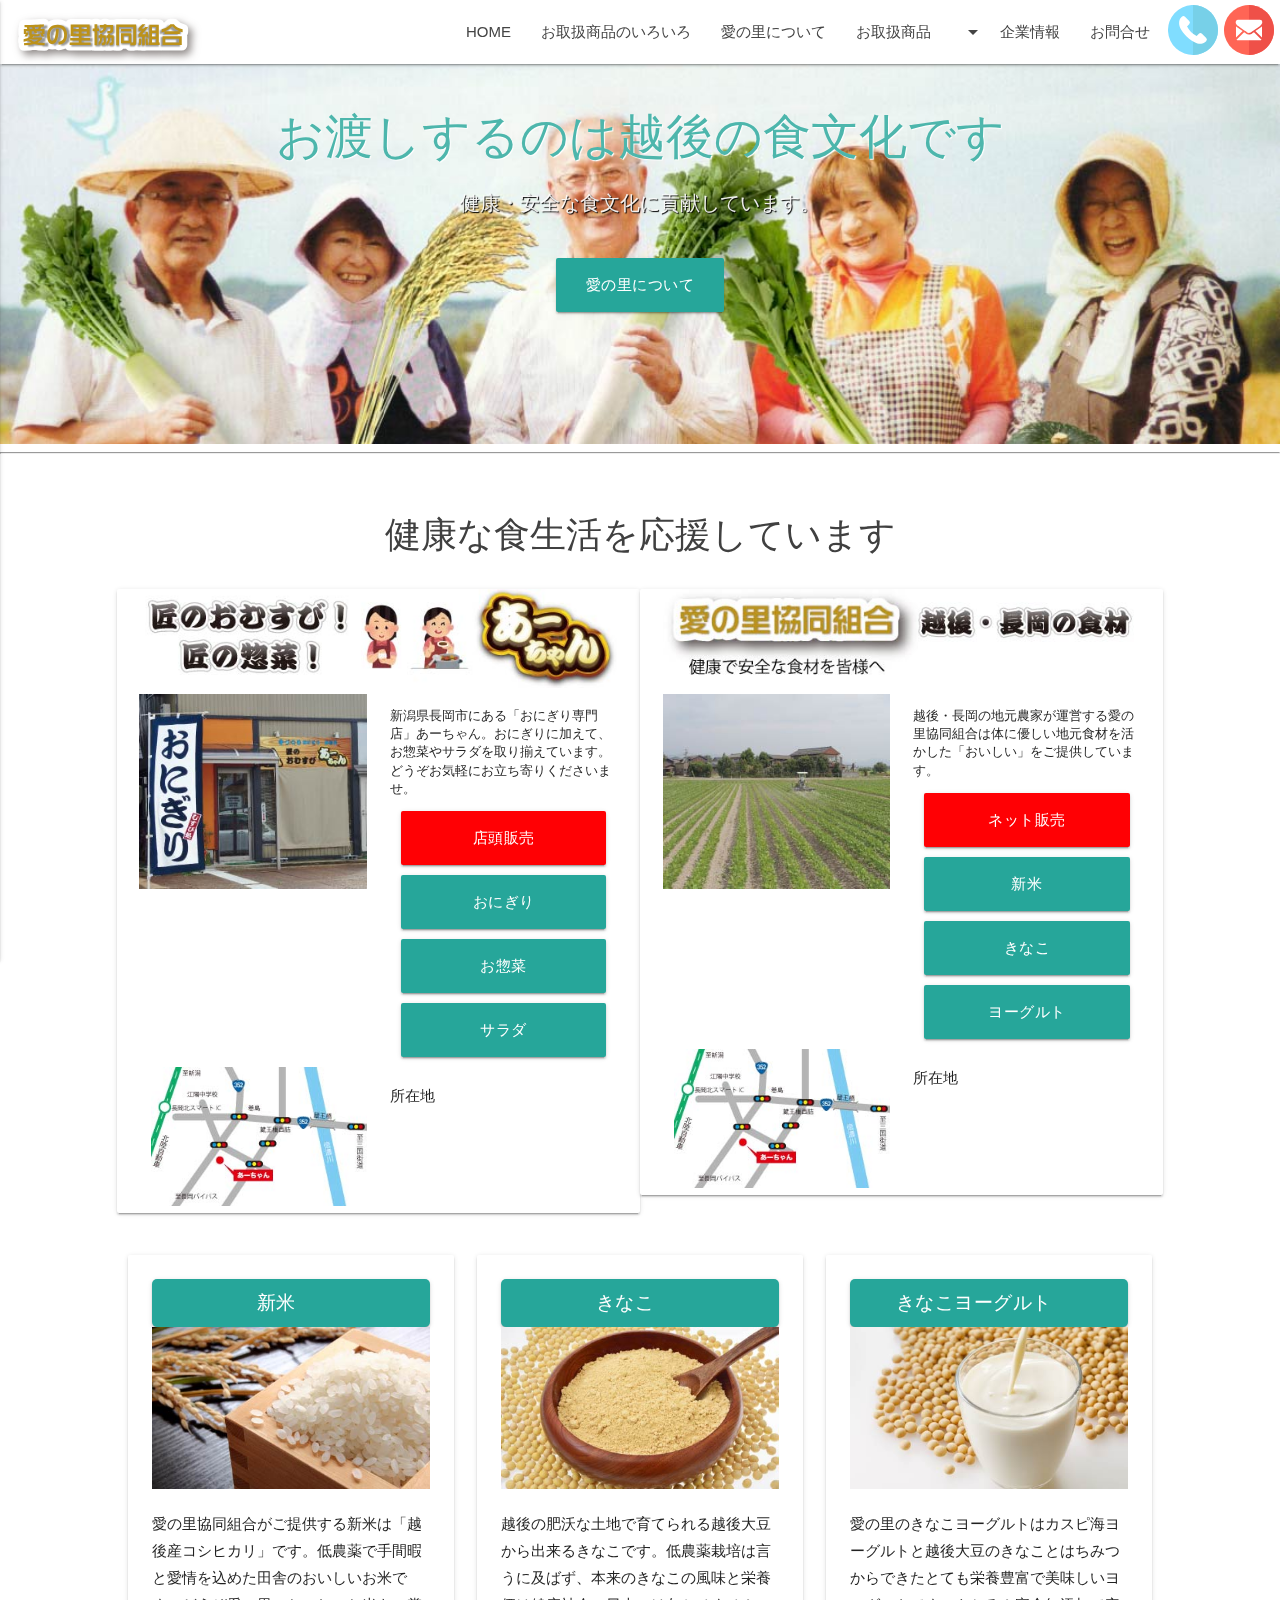
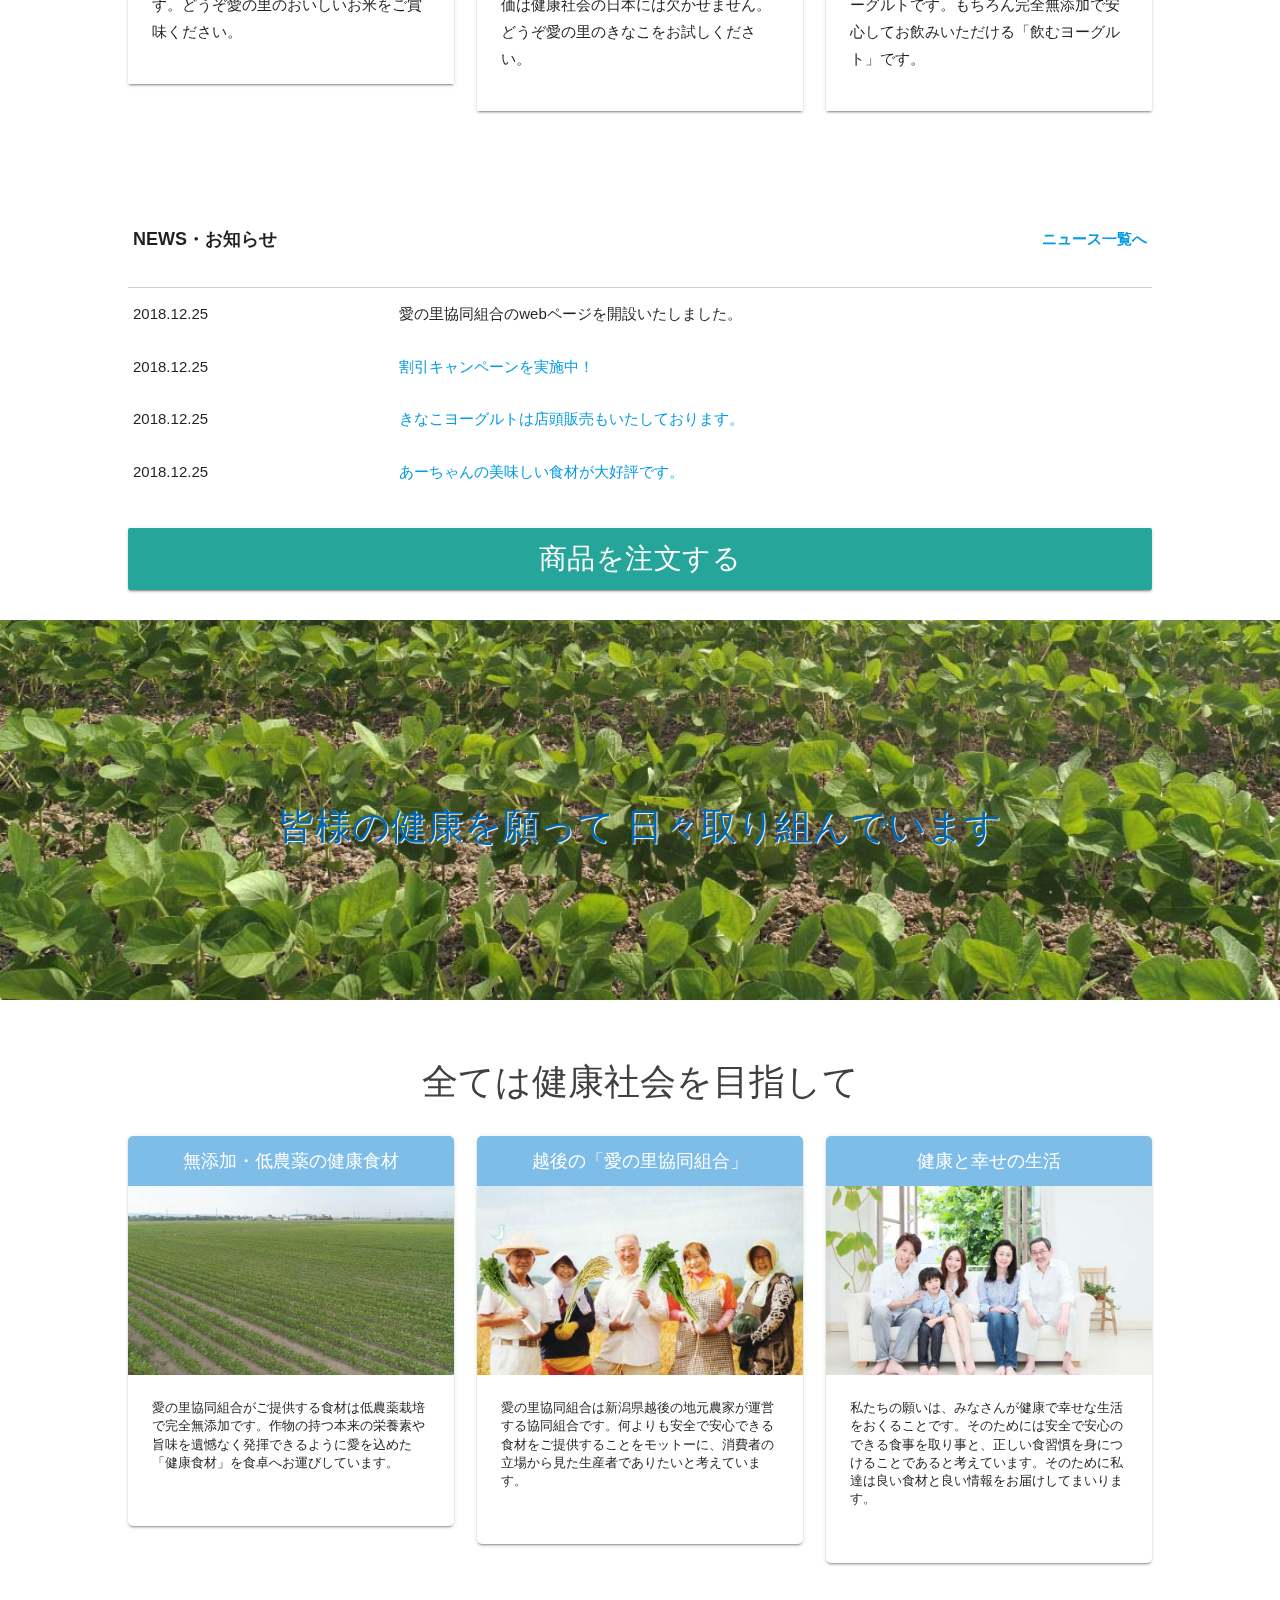
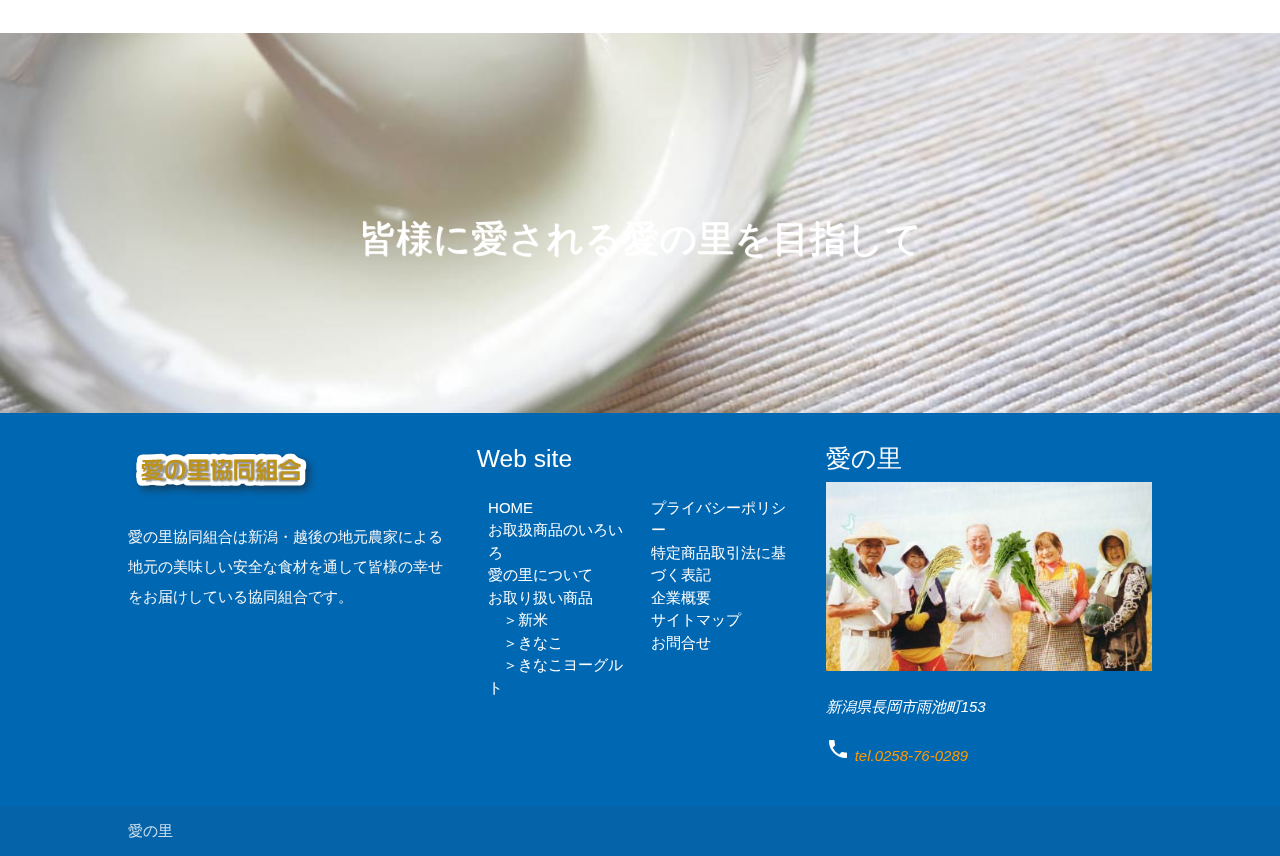
==== index.html @ 3bb7225a "icon修正" ====
<!DOCTYPE html>
<html lang="ja"><!-- InstanceBegin template="/Templates/index.dwt" codeOutsideHTMLIsLocked="false" -->
<head>
  <meta http-equiv="Content-Type" content="text/html; charset=UTF-8"/>
  <meta name="viewport" content="width=device-width, initial-scale=1"/>
  <!-- InstanceBeginEditable name="doctitle" -->
  <title>新潟越後の健康で安心な食材をご提供いたします。｜愛の里協同組合</title>
  <!-- InstanceEndEditable -->
	<!-- InstanceBeginEditable name="meta" -->
  <meta name="description" content="新潟越後の健康で安心な、そしておいしい食をご提供している愛の里協同組合のwebサイトです">
<meta name="keywords" content="新米,大豆,きなこ,ヨーグルト,食材,安全,新潟,越後,長岡">
	<!-- InstanceEndEditable -->
<meta name="msapplication-TileColor" content="#2d88ef">
<meta name="msapplication-TileImage" content="/mstile-144x144.png">
<link rel="shortcut icon" type="image/vnd.microsoft.icon" href="/favicon.ico">
<link rel="icon" type="image/vnd.microsoft.icon" href="/favicon.ico">
<link rel="apple-touch-icon" sizes="57x57" href="/icon/apple-touch-icon-57x57.png">
<link rel="apple-touch-icon" sizes="60x60" href="/icon/apple-touch-icon-60x60.png">
<link rel="apple-touch-icon" sizes="72x72" href="/icon/apple-touch-icon-72x72.png">
<link rel="apple-touch-icon" sizes="76x76" href="/icon/apple-touch-icon-76x76.png">
<link rel="apple-touch-icon" sizes="114x114" href="/icon/apple-touch-icon-114x114.png">
<link rel="apple-touch-icon" sizes="120x120" href="/icon/apple-touch-icon-120x120.png">
<link rel="apple-touch-icon" sizes="144x144" href="/icon/apple-touch-icon-144x144.png">
<link rel="apple-touch-icon" sizes="152x152" href="/icon/apple-touch-icon-152x152.png">
<link rel="apple-touch-icon" sizes="180x180" href="/icon/apple-touch-icon-180x180.png">
<link rel="icon" type="image/png" sizes="36x36" href="/icon/android-chrome-36x36.png">
<link rel="icon" type="image/png" sizes="48x48" href="/icon/android-chrome-48x48.png">
<link rel="icon" type="image/png" sizes="72x72" href="/icon/android-chrome-72x72.png">
<link rel="icon" type="image/png" sizes="96x96" href="/icon/android-chrome-96x96.png">
<link rel="icon" type="image/png" sizes="128x128" href="/icon/android-chrome-128x128.png">
<link rel="icon" type="image/png" sizes="144x144" href="/icon/android-chrome-144x144.png">
<link rel="icon" type="image/png" sizes="152x152" href="/icon/android-chrome-152x152.png">
<link rel="icon" type="image/png" sizes="192x192" href="/icon/android-chrome-192x192.png">
<link rel="icon" type="image/png" sizes="256x256" href="/icon/android-chrome-256x256.png">
<link rel="icon" type="image/png" sizes="384x384" href="/icon/android-chrome-384x384.png">
<link rel="icon" type="image/png" sizes="512x512" href="/icon/android-chrome-512x512.png">
<link rel="icon" type="image/png" sizes="36x36" href="/icon/icon-36x36.png">
<link rel="icon" type="image/png" sizes="48x48" href="/icon/icon-48x48.png">
<link rel="icon" type="image/png" sizes="72x72" href="/icon/icon-72x72.png">
<link rel="icon" type="image/png" sizes="96x96" href="/icon/icon-96x96.png">
<link rel="icon" type="image/png" sizes="128x128" href="/icon/icon-128x128.png">
<link rel="icon" type="image/png" sizes="144x144" href="/icon/icon-144x144.png">
<link rel="icon" type="image/png" sizes="152x152" href="/icon/icon-152x152.png">
<link rel="icon" type="image/png" sizes="160x160" href="/icon/icon-160x160.png">
<link rel="icon" type="image/png" sizes="192x192" href="/icon/icon-192x192.png">
<link rel="icon" type="image/png" sizes="196x196" href="/icon/icon-196x196.png">
<link rel="icon" type="image/png" sizes="256x256" href="/icon/icon-256x256.png">
<link rel="icon" type="image/png" sizes="384x384" href="/icon/icon-384x384.png">
<link rel="icon" type="image/png" sizes="512x512" href="/icon/icon-512x512.png">
<link rel="icon" type="image/png" sizes="16x16" href="/icon/icon-16x16.png">
<link rel="icon" type="image/png" sizes="24x24" href="/icon/icon-24x24.png">
<link rel="icon" type="image/png" sizes="32x32" href="/icon/icon-32x32.png">
<link rel="manifest" href="/manifest.json">

<!-- CSS  -->
  <link href="https://fonts.googleapis.com/icon?family=Material+Icons" rel="stylesheet">
  <link href="css/materialize.css" type="text/css" rel="stylesheet"/>
  <link href="css/style.css" type="text/css" rel="stylesheet"/>
  <link href="css/index_costomize.css" rel="stylesheet" type="text/css">
	
	<!--個別ページのCSS-->
<!-- InstanceBeginEditable name="head" -->
<!-- InstanceEndEditable -->
</head>
<body>
	
	
	<ul id="dropdownTop" class="dropdown-content">
        <li><a href="products/kome/index.html">新米</a></li>
        <li><a href="products/kinako/index.html">きなこ</a></li>
		<li><a href="products/yogurt/index.html">きなこヨーグルト</a></li>
       
</ul>

	<ul id="dropdownTop2" class="dropdown-content">
        <li><a href="#">新米</a></li>
        <li><a href="#">きなこ</a></li>
		<li><a href="#">きなこヨーグルト</a></li>
       
</ul>
	<div class="navbar-fixed">
    <nav class="white">
        <div class="nav-wrapper">
            <div class="brand-logo"><a href="index.html"><img class="tel_padding responsive-img" src="images/logo.svg" alt="愛の里ロゴ"/></a></div>
            <a href="#" data-activates="mobile-demo" class="button-collapse"><i class="material-icons">menu</i></a>
            <ul class="right hide-on-med-and-down">
                <li><a href="index.html">HOME</a></li>
                <li><a href="products/index.html">お取扱商品のいろいろ</a></li>
							<li><a href="about/index.html">愛の里について</a></li>
                <li><a class="dropdown-button" href="#!" data-activates="dropdownTop">お取扱商品<i class="material-icons right">arrow_drop_down</i></a></li>
                <li><a href="about/index.html">企業情報</a></li>
							
							<li><a href="contact/index.html">お問合せ</a></li>
							<div class="nav_bn"> <a class="ico_cyousei" href="0258760289"><img class="ico_padding" src="images/bt_tel.svg" alt="電話アイコン"></a><a class="ico_cyousei" href="contact/index.html"><img class="ico_padding" src="images/bt_mail.svg" alt="メールアイコン"></a></div>
            </ul>
					
            <ul class="side-nav" id="mobile-demo">
                <li><a href="#">HOME</a></li>
                <li><a href="ai_no_sato/＃">お取扱商品のいろいろ</a></li>
							<li><a href="ad/index.html">愛の里について</a></li>
                <li><a class="dropdown-button" href="#!" data-activates="dropdownTop2">お取扱商品<i class="material-icons right">arrow_drop_down</i></a></li>
							<li><a href="ai_no_sato/＃">企業情報</a></li>
                <li><a href="ai_no_sato/＃">お問合せ</a></li>
            </ul>
        </div>
		</nav></div>
	<!--contents--><!-- InstanceBeginEditable name="content" -->
	
<div id="index-banner" class="parallax-container">
  <div class="section no-pad-bot">
    <div class="container"> <br>
      <br>
      <h1 class="header center teal-text text-lighten-2 parallax_h1">お渡しするのは越後の食文化です</h1>
      <div class="row center">
        <p class="header col s12 light top_parallax_read text_shadow">健康・安全な食文化に貢献しています。</p>
      </div>
      <div class="row center"> <a href="#" class="btn-large waves-effect waves-light teal lighten-1">愛の里について</a> </div>
      <br>
      <br>
    </div>
  </div>
  <div class="parallax"><img class="sm_non retina" src="images/top_parallax1.jpg" alt="安心をお渡しするTFS薬局"></div>
  <div class="parallax pc_non"><img class="retina" src="images/top_parallax1_sm.jpg" alt="安心をお渡しするTFS薬局"></div>
</div>
<hr>
<div class="section_margin">
  <div class="container">
      <h2 class="section_midashi">健康な食生活を応援しています</h2>
    </div>
	
	<div class="container">
		<div class="row">
		<div class="col m6 card-panel hoverable">
			<div class="col s12"> <a href="ai_no_sato/＃"><img class="responsive-img retina" src="images/aa-chan_bar.jpg" alt="匠のおむすび！匠の惣菜！あーちゃん"></a>
			</div>
			<div class="col s6">
				<img class="responsive-img retina" src="images/aa-chan_ph1.jpg" alt="あーちゃん外観">
			</div>
			<div class="col s6">
				<p class="read-text">新潟県長岡市にある「おにぎり専門店」あーちゃん。おにぎりに加えて、お惣菜やサラダを取り揃えています。どうぞお気軽にお立ち寄りくださいませ。</p>
				<div class="col s12">
					<div class="col s12 btn-large btn-full margin_botoom10 nav_bg_green">店頭販売</div>
					<div class="col s12 m12 btn-large btn-full margin_botoom10">おにぎり</div>
					<div class="col s12 m12 btn-large btn-full margin_botoom10">お惣菜</div>
					<div class="col s12 m12 btn-large btn-full margin_botoom10">サラダ</div>
				</div>
			</div>
			<div class="col s12 ">
			<div class="col s6">
				<img class="responsive-img retina" src="images/map.jpg" alt="あーちゃん地図">
			</div>
			<div class="col s6">
				<p class="section_read">所在地</p>
			</div>
			</div>
				
			</div>
		<div class="col m6 card-panel hoverable">
			<div class="col s12"> <a href="ai_no_sato/＃"><img class="responsive-img retina" src="images/ainosato_bar.jpg" alt="愛の里協同組合　越後長岡の食材"></a>
			</div>
			<div class="col s6">
				<img class="responsive-img retina" src="images/ainosato_ph1.jpg" alt="愛の里協同組合">
			</div>
			<div class="col s6">
				<p class="read-text">越後・長岡の地元農家が運営する愛の里協同組合は体に優しい地元食材を活かした「おいしい」をご提供しています。</p>
				<div class="col s12">
					<a href="https://ws.formzu.net/fgen/S65063588/" target="_blank"><div class="col s12 btn-large btn-full margin_botoom10 nav_bg_green">ネット販売</div></a>
					<div class="col s12 m12 btn-large btn-full margin_botoom10">新米</div>
					<div class="col s12 m12 btn-large btn-full margin_botoom10">きなこ</div>
					<a href="#" class="col s12 m12 btn-large btn-full margin_botoom10">ヨーグルト</a>
				</div>
			</div>
			<div class="col s12 ">
			<div class="col s6">
				<img class="responsive-img retina" src="images/map.jpg" alt="あーちゃん地図">
			</div>
			<div class="col s6">
				<p class="section_read">所在地</p>
			</div>
			</div>
		</div>
		</div>
	</div>
	
	
    <div class="container">
      <div class="row">
        <div class="col s12 m4">
          <div class="card-panel hoverable"><a href="ai_no_sato/＃" class="btn btn-block btn-flating bn_biglink bt_padding">新米</a><img class="responsive-img retina" src="images/shinmai.jpg" width="414" height="240" alt="お渡しするのは安心です"/>
            <p class="section_read">愛の里協同組合がご提供する新米は「越後産コシヒカリ」です。低農薬で手間暇と愛情を込めた田舎のおいしいお米です。どうぞ愛の里のおいしいお米をご賞味ください。</p>
          </div>
        </div>
        <div class="col s12 m4">
          <div class="card-panel hoverable"><a href="ai_no_sato/＃" class="btn btn-block btn-flating bn_biglink bt_padding">きなこ</a><a href="#"><img class="responsive-img retina" src="images/kinako.jpg" width="414" height="240" alt=""/></a>
            <p class="section_read">越後の肥沃な土地で育てられる越後大豆から出来るきなこです。低農薬栽培は言うに及ばず、本来のきなこの風味と栄養価は健康社会の日本には欠かせません。どうぞ愛の里のきなこをお試しください。</p>
          </div>
        </div>
        <div class="col s12 m4">
          <div class="card-panel hoverable"><a href="ai_no_sato/＃" class="btn btn-block btn-flating bn_biglink bt_padding">きなこヨーグルト</a><a href="ai_no_sato/＃"><img class="responsive-img retina" src="images/youguruto.jpg" width="414" height="240" alt=""/></a>
            <p class="section_read">愛の里のきなこヨーグルトはカスピ海ヨーグルトと越後大豆のきなことはちみつからできたとても栄養豊富で美味しいヨーグルトです。もちろん完全無添加で安心してお飲みいただける「飲むヨーグルト」です。</p>
          </div>
        </div>
      </div>
      
    </div>
</div>
<div class="container section_margin">
  <table>
    <thead>
      <tr>
        <th><p class="news_midashi">NEWS・お知らせ</p></th>
        <th class="right-align"><a href="#">ニュース一覧へ</a></th>
      </tr>
    </thead>
    <tbody class="table_text">
      <tr>
        <td class="news_table_width">2018.12.25</td>
        <td>愛の里協同組合のwebページを開設いたしました。</td>
      </tr>
      <tr>
        <td>2018.12.25</td>
        <td><a href="#">割引キャンペーンを実施中！</a></td>
      </tr>
      <tr>
        <td>2018.12.25</td>
        <td><a href="#">きなこヨーグルトは店頭販売もいたしております。</a></td>
      </tr>
      <tr>
        <td>2018.12.25</td>
        <td><a href="#">あーちゃんの美味しい食材が大好評です。</a></td>
      </tr>
    </tbody>
  </table>
</div>
<div class="container">
	<a href="https://ws.formzu.net/fgen/S65063588/" target="_blank" class="btn center-align bottom_margin30 order_bt">商品を注文する</a>
</div>
<div class="parallax-container valign-wrapper">
  <div class="section no-pad-bot">
    <div class="container">
      <div class="row center">
        <h2 class="header col s12 light parallax_h2">皆様の健康を願って<br class="br320">
          <br class="br375">
          <br class="br414">
          日々取り組んでいます</h2>
      </div>
    </div>
  </div>
  <div class="parallax"><img class="retina" src="images/top_parallax2.jpg" alt="皆様の末永いの健康を願って日々取り組んでいます"></div>
  <div class="parallax pc_non"><img class="retina" src="images/top_parallax1_sm.jpg" alt="皆様の末永いの健康を願って日々取り組んでいます"></div>
</div>
<div class="section_margin">
  <div class="container">
    <h2 class="section_midashi">全ては健康社会を目指して</h2>
  </div>
  <div class="container">
    <div class="row">
      <div class="col s12 m4">
        <div class="card card_radius">
          <p class="shop_name_obi">無添加・低農薬の健康食材</p>
          <div class="card-image"> <img class="responsive-img retina" src="images/feature1.jpg" alt="店舗名">
            <!--<span class="card-title">Card Title</span>-->
          </div>
          <div class="card-content">
            <div class="row">
							<div class="col s12">
								<p class="read-text">愛の里協同組合がご提供する食材は低農薬栽培で完全無添加です。作物の持つ本来の栄養素や旨味を遺憾なく発揮できるように愛を込めた「健康食材」を食卓へお運びしています。</p>
							</div></div>
          </div>
          <div class="row syousai_padding">
            <!--<div class="col s12"><a href="#" class="btn btn-block btn-flating bn_biglink bt_padding">詳しくはこちらへ</a></div>-->
          </div>
          <!--<div class="card-action">
          <a charset="btn btn-block btn-flating bn_biglink bt_padding card-action" href="#">店舗の詳細へ</a>
        </div>-->
        </div>
      </div>
      <div class="col s12 m4">
        <div class="card card_radius">
          <p class="shop_name_obi">越後の「愛の里協同組合」</p>
          <div class="card-image"> <img class="responsive-img retina" src="images/feature2.jpg" alt="店舗名">
            <!--<span class="card-title">Card Title</span>-->
          </div>
          <div class="card-content">
            <div class="row">
							<div class="col s12">
								<p class="read-text">愛の里協同組合は新潟県越後の地元農家が運営する協同組合です。何よりも安全で安心できる食材をご提供することをモットーに、消費者の立場から見た生産者でありたいと考えています。</p>
							</div></div>
          </div>
          <div class="row syousai_padding">
            <!--<div class="col s12"><a href="#" class="btn btn-block btn-flating bn_biglink bt_padding">詳しくはこちらへ</a></div>-->
          </div>
          <!--<div class="card-action">
          <a charset="btn btn-block btn-flating bn_biglink bt_padding card-action" href="#">店舗の詳細へ</a>
        </div>-->
        </div>
      </div>
      <div class="col s12 m4">
        <div class="card card_radius">
          <p class="shop_name_obi">健康と幸せの生活</p>
          <div class="card-image"> <img class="responsive-img retina" src="images/feature3.jpg" alt="店舗名">
            <!--<span class="card-title">Card Title</span>-->
          </div>
          <div class="card-content">
						<div class="row">
							<div class="col s12">
								<p class="read-text">私たちの願いは、みなさんが健康で幸せな生活をおくることです。そのためには安全で安心のできる食事を取り事と、正しい食習慣を身につけることであると考えています。そのために私達は良い食材と良い情報をお届けしてまいります。</p>
							</div></div>
          </div>
          <div class="row syousai_padding">
            <!--<div class="col s12"><a href="#" class="btn btn-block btn-flating bn_biglink bt_padding">詳しくはこちらへ</a></div>-->
          </div>
          
        </div>
      </div>
      
    </div>
  </div>
</div>
<div class="parallax-container valign-wrapper">
  <div class="section no-pad-bot">
    <div class="container">
      <div class="row center">
        <h2 class="header col s12 light parallax_h2 white-text">皆様に愛される愛の里を目指して</h2>
      </div>
    </div>
  </div>
  <div class="parallax"><img class="retina" src="images/top_parallax3.jpg" alt="皆様に愛される愛の里を目指して"></div>
  <div class="parallax pc_non"><img class="retina" src="images/top_parallax3_sm.jpg" alt="皆様に愛される愛の里を目指して"></div>
</div>
<!--contents end-->
	<!-- InstanceEndEditable -->
	<!-- トップに戻るボタン -->
<div id="page-top" class="blogicon-chevron-up"><i class="large material-icons">arrow_upward</i></div>
	
  <footer class="page-footer mac-blue">
    <div class="container">
      <div class="row">
        <div class="col l4 s12">
          <h5 class="white-text"><a href="index.html"><img src="images/logo.svg" alt="マックエージェンシーロゴ"/></a></h5>
          <p class="grey-text text-lighten-4">愛の里協同組合は新潟・越後の地元農家による地元の美味しい安全な食材を通して皆様の幸せをお届けしている協同組合です。</p>


        </div>
        <div class="col l4 s12">
					
          <h5 class="white-text">Web site</h5>
					<div class="col l6">	
          <ul>
            <li><a class="white-text" href="index.html">HOME</a></li>
            <li><a class="white-text" href="products/index.html">お取扱商品のいろいろ</a></li>
            <li><a class="white-text" href="about/index.html">愛の里について</a></li>
            <li><a class="white-text" href="products/index.html">お取り扱い商品</a></li>
						<li><a class="white-text" href="products/kome/index.html">　＞新米</a></li>
            <li><a class="white-text" href="products/kinako/index.html">　＞きなこ</a></li>
            <li><a class="white-text" href="products/yogurt/index.html">　＞きなこヨーグルト</a></li>
          </ul>
					</div>
					<div class="col l6">	
          <ul>
            <li><a class="white-text" href="policy/privacy-policy.html">プライバシーポリシー</a></li>
						<li><a class="white-text" href="policy/tokushohou.html">特定商品取引法に基づく表記</a></li>
            <li><a class="white-text" href="about/index.html">企業概要</a></li>
            <li><a class="white-text" href="sitemap/index.html">サイトマップ</a></li>
            <li><a class="white-text" href="contact/index.html">お問合せ</a></li>
          </ul>
					</div>
        </div>
				
        <div class="col l4 s12">
          <h5 class="white-text">愛の里</h5>
					<img class="responsive-img retina sm_non" src="images/footer_ph.jpg" alt="愛の里イメージ">
					<img class="responsive-img retina pc_non" src="images/footer_ph_sm.jpg" alt="愛の里イメージ">
					<address>
					<p>新潟県長岡市雨池町153</p>
						<p><i class="material-icons phone_padding">phone</i><a class="orange-text" href="tel:0258760289">tel.0258-76-0289</a></p>
					</address>
          
        </div>
      </div>
    </div>
    <div class="footer-copyright">
      <div class="container">
      愛の里
      </div>
    </div>
  </footer>


  <!--  Scripts-->
  <script src="https://code.jquery.com/jquery-2.1.1.min.js"></script>
  <script src="js/materialize.js"></script>
  <script src="js/init.js"></script>
	<script src="js/retina.js"></script>
	
	<script>
	$(".dropdown-trigger").dropdown();
	</script>
	<!-- ここからJavaScript -->
<script>

//スクロール量を取得する関数
function getScrolled() {
 return ( window.pageYOffset !== undefined ) ? window.pageYOffset: document.documentElement.scrollTop;
}

//トップに戻るボタンの要素を取得
var topButton = document.getElementById( 'page-top' );

//ボタンの表示・非表示
window.onscroll = function() {
  ( getScrolled() > 500 ) ? topButton.classList.add( 'fade-in' ): topButton.classList.remove( 'fade-in' );
};

//トップに移動する関数
function scrollToTop() {
  var scrolled = getScrolled();
  window.scrollTo( 0, Math.floor( scrolled / 2 ) );
  if ( scrolled > 0 ) {
    window.setTimeout( scrollToTop, 30 );
  }
};

//イベント登録
topButton.onclick = function() {
  scrollToTop();
};

</script>
<script>
		var elem = document.querySelector('.carousel');
  var instance = M.Carousel.init(elem, options);

  // Or with jQuery

  $(document).ready(function(){
    $('.carousel').carousel();
  });
	</script>
</body>
<!-- InstanceEnd --></html>
---- css/style.css ----
/* Custom Stylesheet */
/**
 * Use this file to override Materialize files so you can update
 * the core Materialize files in the future
 *
 * Made By MaterializeCSS.com
 */

nav ul a,
nav .brand-logo {
  color: #444;
}

p {
  line-height: 2rem;
}

.button-collapse {
  color: #26a69a;
}

.parallax-container {
  min-height: 380px;
  line-height: 0;
  height: auto;
  color: rgba(255,255,255,.9);
}
  .parallax-container .section {
    width: 100%;
  }

@media only screen and (max-width : 992px) {
  .parallax-container .section {
    position: absolute;
    top: 40%;
  }
  #index-banner .section {
    top: 10%;
  }
}

@media only screen and (max-width : 600px) {
  #index-banner .section {
    top: 0;
  }
}

.icon-block {
  padding: 0 15px;
}
.icon-block .material-icons {
  font-size: inherit;
}

footer.page-footer {
  margin: 0;
}
---- css/index_costomize.css ----
@charset "UTF-8";

.video{
  position: relative;
  width: 100%;
  padding-top: 56.25%;
  padding-bottom: 0px;
  margin-bottom: 5px;
}
.video iframe{
  position:absolute;
  top:0;
  right:0;
  width:100%;
  height:100%;
}

.ggmap {
position: relative;
padding-bottom: 56.25%;
padding-top: 30px;
height: 0;
overflow: hidden;
}
 
.ggmap iframe,
.ggmap object,
.ggmap embed {
position: absolute;
top: 0;
left: 0;
width: 100%;
height: 100%;
}


#page-top {
    font-size: 0;
    position: fixed;
    bottom: 16px;
    right: 16px;
    opacity: 0;
}
#page-top.fade-in {
    color: #000;
    font-size: 60px;
    opacity: 0.6;
    transition: opacity 1s;
}

.nav_bg_green {
  background-color: hsla(359,100%,50%,1.00);
}

.nav_bg_white {
  background-color: hsla(0,0%,100%,1.00);
}

.nav_padding {
  padding-left: 5px;
  padding-right: 5px;
}

.tel_padding {
  padding-top: 10px;
  padding-left: 10px;
}

.toggle_color {
  color: hsla(174,64%,40%,1.00);
}

.logo_space {
  background-color: hsla(174,64%,40%,1.00);
  /* [disabled]height: 100px; */
  margin-top: 0px;
  padding-top: 5px;
  padding-bottom: 20px;
}

.top_title {
  color: hsla(0,0%,25%,1.00);
  font-family: "Helvetica Neue", "Segoe UI", "Noto Sans Japanese", "ヒラギノ角ゴ ProN W3", Meiryo, sans-serif;
  font-size: 24px;
  position: relative;
  /* [disabled]top: 20%; */
  text-align: center;
  line-height: 1.4em;
  margin-top: -400px;
}

.h1_text {
  font-size: 43px;
}

.base_hr {
  border-top: 1px solid hsla(0,0%,85%,1.00);
}

.bn_biglink {
  color: hsla(0,0%,100%,1.00);
  font-size: 19px;
  border-radius: 5px;
  line-height: 0em;
}

.section_margin {
  margin-top: 15px;
  margin-bottom: 15px;
  padding-top: 15px;
  padding-bottom: 15px;
}

.bt_padding {
  padding-top: 24px;
  padding-bottom: 24px;
  padding-left: 0px;
}

body {
  font-family: "Helvetica Neue", "Segoe UI", "Noto Sans Japanese", "ヒラギノ角ゴ ProN W3", Meiryo, sans-serif;
}

.section_midashi {
  color: hsla(0,0%,25%,1.00);
  font-family: "Helvetica Neue", "Segoe UI", "Noto Sans Japanese", "ヒラギノ角ゴ ProN W3", Meiryo, sans-serif;
  font-size: 36px;
  line-height: 1.4em;
  text-align: center;
}

.news_table_width {
  width: 26%;
}

.table_text {
  font-size: 15px;
}

.shop_name_obi {
  background-color: hsla(204,70%,70%,1.00);
  color: hsla(0,0%,100%,1.00);
  text-align: center;
  padding-top: 10px;
  padding-bottom: 10px;
  font-family: "Helvetica Neue", "Segoe UI", "Noto Sans Japanese", "ヒラギノ角ゴ ProN W3", Meiryo, sans-serif;
  font-size: 18px;
  border-top-right-radius: 5px;
  border-top-left-radius: 5px;
  margin-top: 0px;
  margin-bottom: 0px;
}

.card_radius {
  border-radius: 5px;
}

.shop_content {
  font-family: "Helvetica Neue", "Segoe UI", "Noto Sans Japanese", "ヒラギノ角ゴ ProN W3", Meiryo, sans-serif;
  font-size: 14px;
  line-height: 1.4em;
  padding-top: 5px;
  padding-bottom: 5px;
}

.syousai_padding {
  padding: 0px 10px 10px;
}

.dark_green {
  background-color: hsla(174,64%,40%,1.00);
}

.side_copy {
  color: hsla(0,0%,100%,1.00);
  font-family: "Helvetica Neue", "Segoe UI", "Noto Sans Japanese", "ヒラギノ角ゴ ProN W3", Meiryo, sans-serif;
  font-size: 13px;
  line-height: 1.5em;
  text-align: center;
  padding-bottom: 30px;
}

.news_midashi {
  font-size: 18px;
}

.top_parallax_read {
  font-size: 20px;
  margin-top: 0px;
}

.section_read {
  font-size: 15px;
  line-height: 1.8em;
}

.retina {
}

.top_margin10 {
  margin-top: 10px;
}

.br320 {
  display: none;
}

.br375 {
  display: none;
}

.br414 {
  display: none;
}

.web_btn {
  color: hsla(0,0%,100%,1.00);
  font-size: 13px;
  line-height: 2.5em;
  text-align: center;
  border-radius: 5px;
  background-color: hsla(227,100%,47%,1.00);
  text-shadow: 1px 1px 1px hsla(0,0%,0%,1.00);
  -webkit-box-shadow: 1px 1px 3px 1px hsla(0,0%,52%,1.00);
  box-shadow: 1px 1px 3px 1px hsla(0,0%,52%,1.00);
}
.web_bt_padding {
  padding: 0px;
}

.web_remarks {
  font-size: 13px;
  line-height: 1.4em;
}

.privacy_midashi {
  font-family: "Helvetica Neue", "Segoe UI", "Noto Sans Japanese", "ヒラギノ角ゴ ProN W3", Meiryo, sans-serif;
  font-size: 23px;
  line-height: 1.5em;
  padding-bottom: 10px;
  font-weight: bold;
}

.privacy_read {
  font-family: "Helvetica Neue", "Segoe UI", "Noto Sans Japanese", "ヒラギノ角ゴ ProN W3", Meiryo, sans-serif;
  font-size: 14pt;
  color: hsla(0,0%,25%,1.00);
  line-height: 1.4em;
}

.label_position {
  float: left;
  clear: left;
  margin-top: -38px;
}

.mac-blue {
  background-color: hsla(205,100%,35%,1.00);
}

.mac_text_color {
  color: hsla(205,100%,35%,1.00);
}

.drone_point {
  font-size: 16px;
  text-align: center;
  padding-left: 10px;
  padding-right: 10px;
}

.side_logo {
  padding-bottom: 10px;
  margin-bottom: 15px;
}

.phone_padding {
  padding-right: 5px;
}

.event_midashi {
  font-size: 20px;
}

.section_komidashi {
  font-size: 22px;
}

.price_bottom {
  margin-bottom: 20px;
}

.base_price {
  color: hsla(0,0%,100%,1.00);
  font-size: 16px;
  text-decoration: line-through;
  text-align: center;
}

.new_price {
  color: hsla(0,0%,100%,1.00);
  font-family: "Helvetica Neue", "Segoe UI", "Noto Sans Japanese", "ヒラギノ角ゴ ProN W3", Meiryo, sans-serif;
  font-size: 24px;
  line-height: 2em;
  text-align: center;
}

.price_koumoku {
  color: hsla(0,0%,100%,1.00);
  font-family: "Helvetica Neue", "Segoe UI", "Noto Sans Japanese", "ヒラギノ角ゴ ProN W3", Meiryo, sans-serif;
  font-size: 14px;
}

.shikaku {
  font-weight: bold;
  line-height: 1.4em;
}

.bottom_margin30 {
  margin-bottom: 30px;
}

.text_effect1 {
  text-shadow: 1px 1px 1px hsla(0,0%,0%,0.70);
}

.zip {
  width: 20%;
  display: inline-block;
}

.text_shadow {
  text-shadow: 1px 1px 1px hsla(0,0%,0%,1.00);
}

.nav_bn {
  float: left;
  height: 50px;
  margin-top: 5px;
  width: 115px;
}

.margin_left10 {
  margin-left: 10px;
}

.read-text {
  font-size: 13px;
  line-height: 1.4em;
}

.btn-full {
  width: 100%;
}

.margin_botoom10 {
  margin-bottom: 10px;
}

.order_bt {
  font-size: 28px;
  line-height: 1.5em;
  padding-top: 10px;
  padding-bottom: 10px;
  width: 100%;
  height: 100%;
}

.price_text1 {
  font-size: 21px;
  text-align: center;
  color: hsla(0,0%,50%,1.00);
}

.price_text2 {
  font-size: 31px;
  text-align: center;
}

.top_ico_wrapper {
  width: 278px;
}

.ico_padding {
  padding-left: 0px;
  padding-right: 0px;
  margin-right: 0px;
  margin-left: 0px;
}

.ico_cyousei {
  padding-left: 3px;
  padding-right: 3px;
}

.aachan_midashi {
  border-left: 5px solid hsla(359,100%,50%,1.00);
  padding-left: 10px;
  font-size: 20px;
  margin-top: 0px;
  line-height: 1.4em;
}

.sitemap_midashi {
  font-size: 23px;
  line-height: 2em;
}

.sitemap_list {
  padding-top: 10px;
  padding-bottom: 10px;
  width: 95%;
}

.sitemap_text {
  line-height: 3em;
  background-color: hsla(0,0%,90%,1.00);
  padding-left: 15px;
  margin-top: 5px;
  margin-bottom: 5px;
}

@media (max-width:320px){

.parallax_h1 {
  font-size: 22px;
  text-shadow: 1px 1px 1px hsla(0,0%,100%,1.00);
  margin-top: 100px;
}

.top_parallax_read {
  font-size: 15px;
  margin-top: 0px;
}

.bn_biglink {
  color: hsla(0,0%,100%,1.00);
  font-size: 13px;
  border-radius: 5px;
  line-height: 0em;
}

.bt_padding {
  padding: 24px 5px;
}

.section_midashi {
  color: hsla(0,0%,25%,1.00);
  font-family: "Helvetica Neue", "Segoe UI", "Noto Sans Japanese", "ヒラギノ角ゴ ProN W3", Meiryo, sans-serif;
  font-size: 21px;
  line-height: 1.4em;
  text-align: center;
}

.section_read {
  font-size: 13px;
  line-height: 1.8em;
}

.parallax_h2 {
  color: hsla(174,64%,40%,1.00);
  font-size: 21px;
  padding-top: 100px;
  margin-top: 60px;
  text-shadow: 1px 1px 1px hsla(0,0%,100%,1.00);
}

.parallax_h2 {
  color: hsla(174,64%,40%,1.00);
  font-size: 19px;
  padding-top: 100px;
  margin-top: 40px;
  text-shadow: 1px 1px 1px hsla(0,0%,100%,1.00);
  line-height: 2em;
}

.br320 {
  display: block;
}

.drone_caption {
  font-size: 12px;
}
}

@media (max-width:375px) and (min-width:321px){

.parallax_h1 {
  font-size: 27px;
  text-shadow: 1px 1px 1px hsla(0,0%,100%,1.00);
  margin-top: 100px;
}

.top_parallax_read {
  font-size: 18px;
  margin-top: 0px;
}

.bt_padding {
  padding: 24px 5px;
}

.bn_biglink {
  color: hsla(0,0%,100%,1.00);
  font-size: 13px;
  border-radius: 5px;
  line-height: 0em;
}

.section_midashi {
  color: hsla(0,0%,25%,1.00);
  font-family: "Helvetica Neue", "Segoe UI", "Noto Sans Japanese", "ヒラギノ角ゴ ProN W3", Meiryo, sans-serif;
  font-size: 23px;
  line-height: 1.4em;
  text-align: center;
}

.parallax_h2 {
  color: hsla(174,64%,40%,1.00);
  font-size: 24px;
  padding-top: 100px;
  margin-top: 60px;
  text-shadow: 1px 1px 1px hsla(0,0%,100%,1.00);
  line-height: 2em;
}

.br375 {
  display: block;
}

.drone_caption {
  font-size: 12px;
}
}

@media (max-width:414px) and (min-width:376px){

.parallax_h1 {
  font-size: 30px;
  text-shadow: 1px 1px 1px hsla(0,0%,100%,1.00);
  margin-top: 100px;
}

.top_parallax_read {
  font-size: 20px;
  margin-top: 0px;
}

.bn_biglink {
  color: hsla(0,0%,100%,1.00);
  font-size: 13px;
  border-radius: 5px;
  line-height: 0em;
}

.bt_padding {
  padding: 24px 5px;
}

.section_midashi {
  color: hsla(0,0%,25%,1.00);
  font-family: "Helvetica Neue", "Segoe UI", "Noto Sans Japanese", "ヒラギノ角ゴ ProN W3", Meiryo, sans-serif;
  font-size: 26px;
  line-height: 1.4em;
  text-align: center;
}

.parallax_h2 {
  color: hsla(174,64%,40%,1.00);
  font-size: 24px;
  padding-top: 100px;
  margin-top: 60px;
  text-shadow: 1px 1px 1px hsla(0,0%,100%,1.00);
  line-height: 2em;
}

.br414 {
  display: block;
}

.drone_caption {
  font-size: 12px;
}
}

@media (max-width:992px){

.tablet_non {
  display: none;
}

.brand-logo {
}

.tel_padding {
  padding-top: 7px;
  padding-left: 10px;
  max-width: 165px;
}
}

@media (min-width:993px){

.parallax_h2 {
  color: hsla(205,100%,35%,1.00);
  font-size: 37px;
  padding-top: 100px;
  margin-top: 60px;
  text-shadow: 1px 1px 1px hsla(0,0%,100%,1.00);
}

.parallax_h1 {
  font-size: 48px;
  text-shadow: 1px 1px 1px hsla(0,0%,100%,1.00);
}
}

@media (max-width:414px){

.sm_non {
  display: none;
}
}

@media (min-width:415px){

.pc_non {
  display: none;
}
}

.web_content1 {
  font-size: 15px;
  line-height: 1.6em;
}

.work_title {
  font-size: 13px;
}

@media (max-width:568px) and (min-width:415px){
}

@media (max-width:667px) and (min-width:569px){
}

@media (max-width:684px) and (min-width:668px){
}

@media (max-width:736px) and (min-width:685px){
}

@media (max-width:768px) and (min-width:735px){
}

@media (max-width:1024px) and (min-width:769px){
}
.price_title {
  font-size: 20px;
  text-align: center;
}
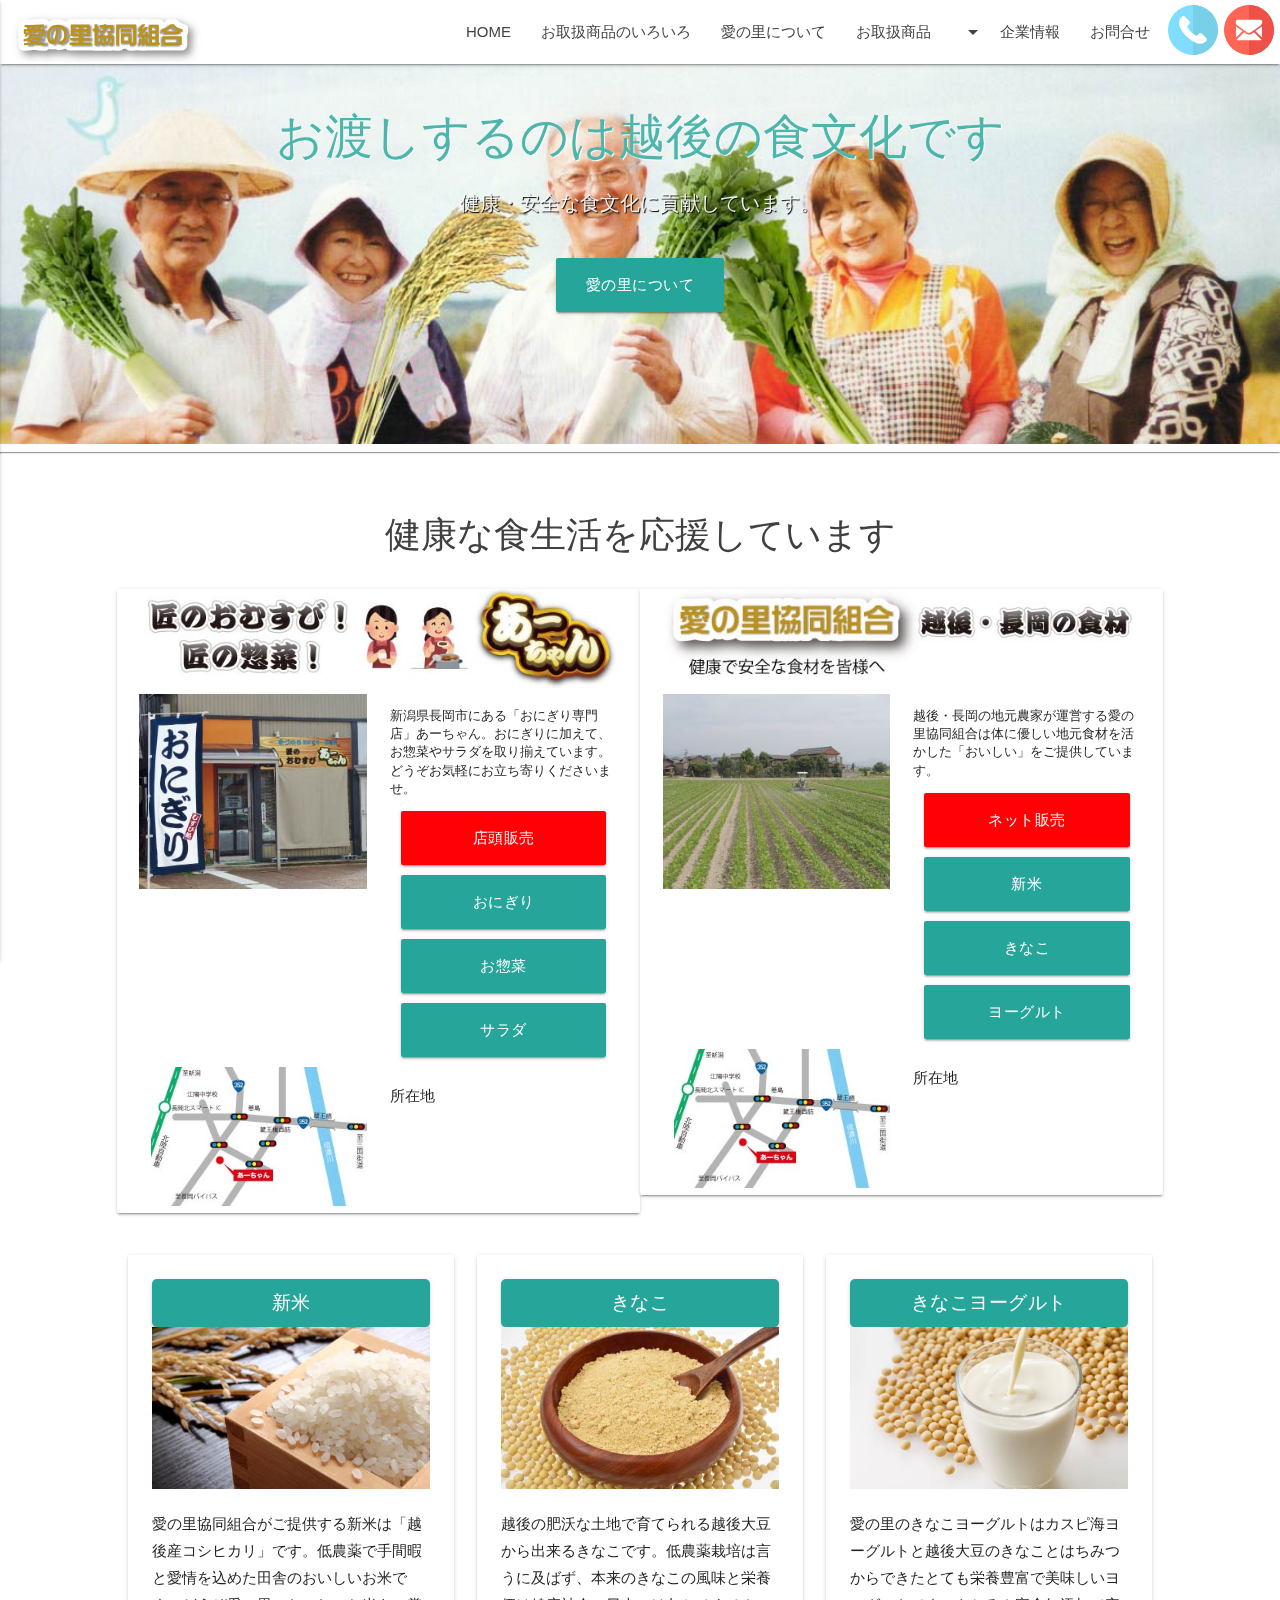
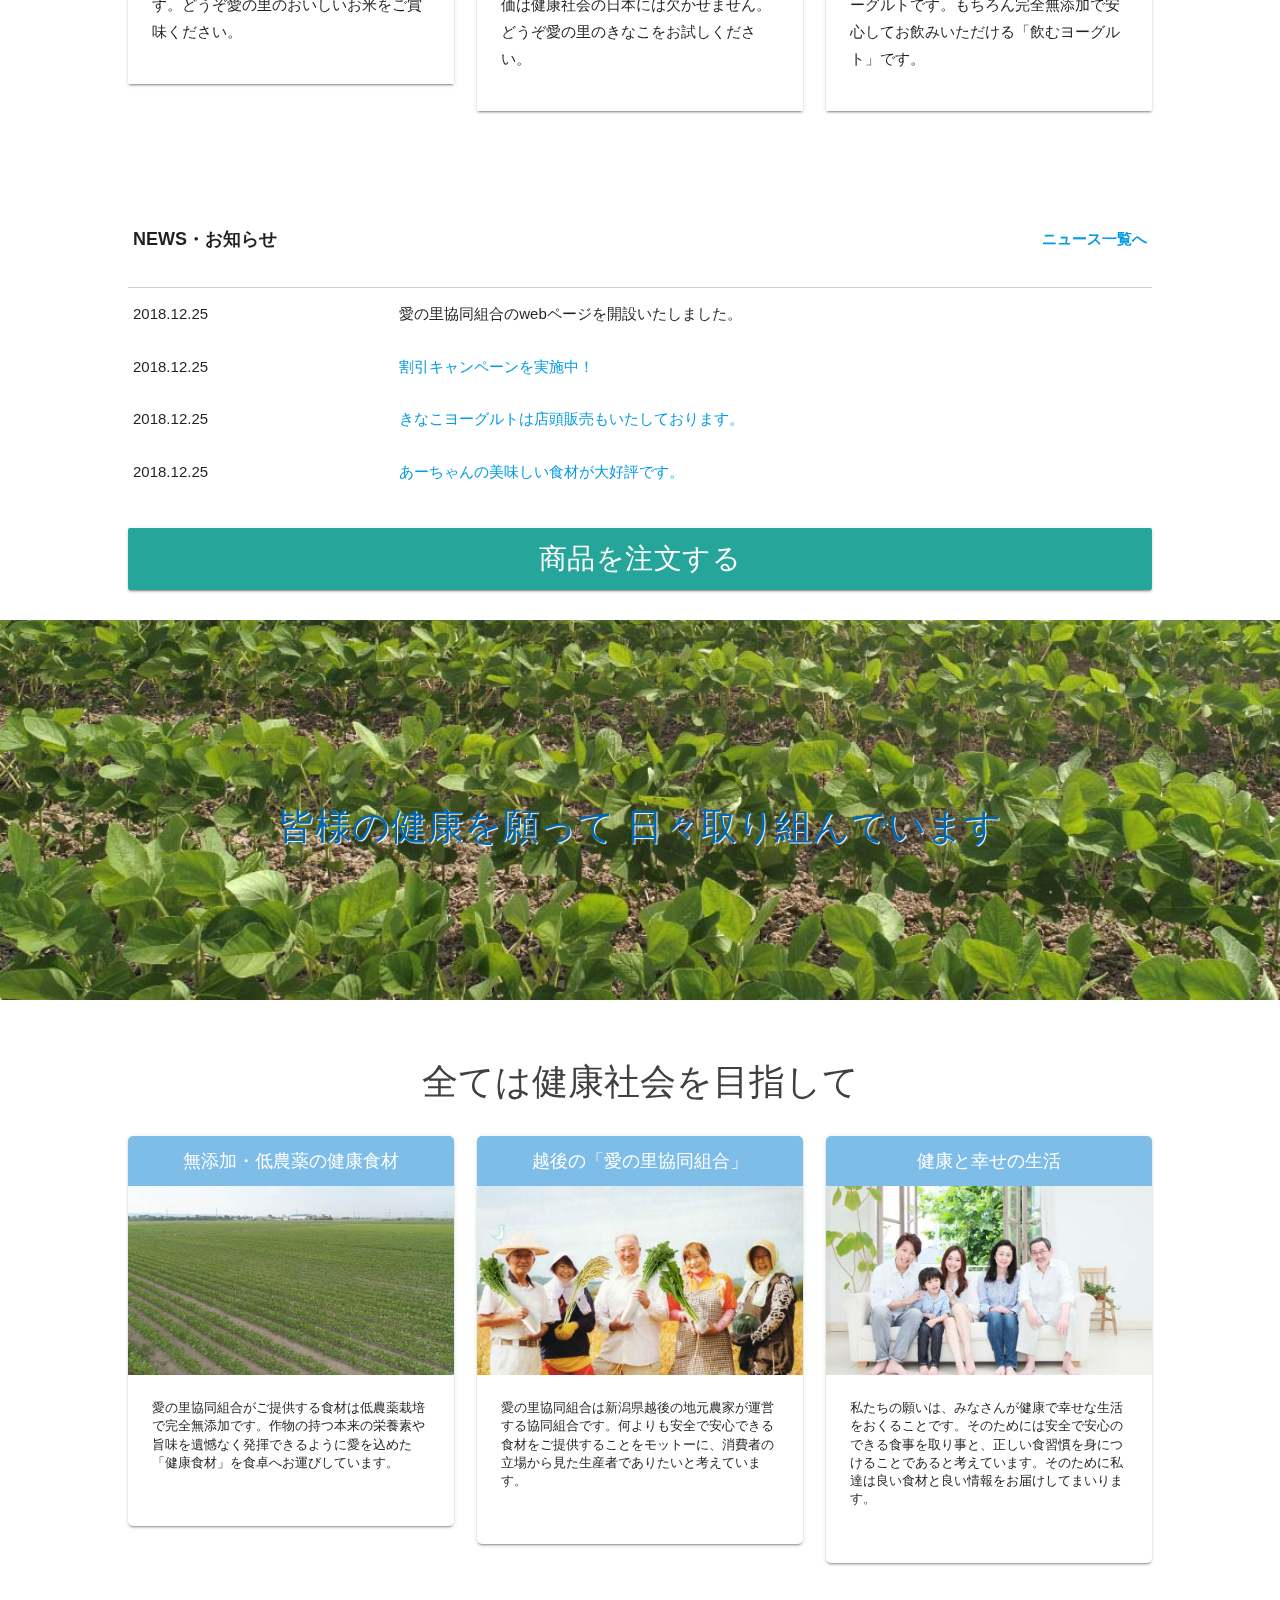
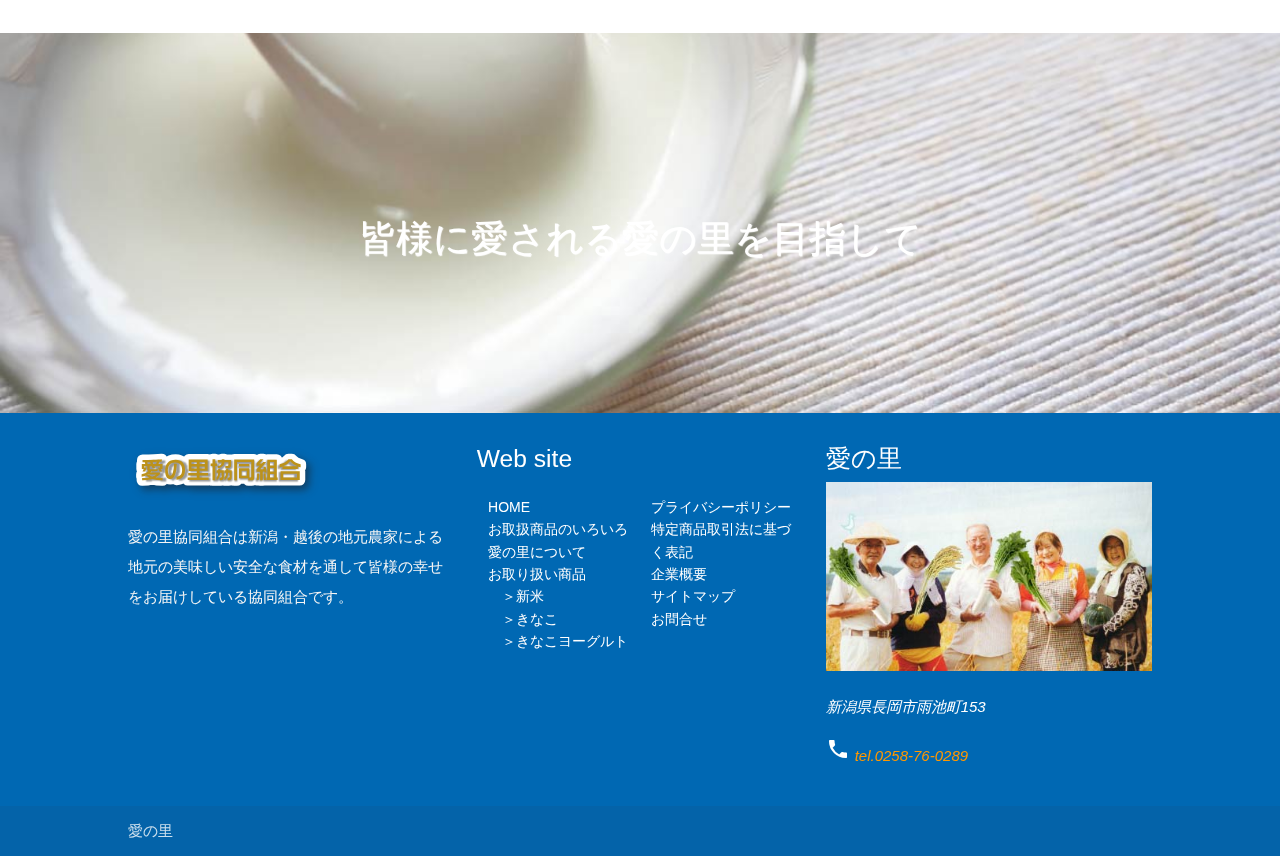
==== commit a718e9f0: "footer_text修正" ====
--- a/index.html
+++ b/index.html
@@ -57,6 +57,7 @@
   <link href="css/materialize.css" type="text/css" rel="stylesheet"/>
   <link href="css/style.css" type="text/css" rel="stylesheet"/>
   <link href="css/index_costomize.css" rel="stylesheet" type="text/css">
+  <link href="css/lightbox.css" rel="stylesheet" type="text/css">
 	
 	<!--個別ページのCSS-->
 <!-- InstanceBeginEditable name="head" -->
@@ -73,9 +74,9 @@
 </ul>
 
 	<ul id="dropdownTop2" class="dropdown-content">
-        <li><a href="#">新米</a></li>
-        <li><a href="#">きなこ</a></li>
-		<li><a href="#">きなこヨーグルト</a></li>
+        <li><a href="products/kome/index.html">新米</a></li>
+        <li><a href="products/kinako/index.html">きなこ</a></li>
+		<li><a href="products/yogurt/index.html">きなこヨーグルト</a></li>
        
 </ul>
 	<div class="navbar-fixed">
@@ -96,11 +97,11 @@
 					
             <ul class="side-nav" id="mobile-demo">
                 <li><a href="#">HOME</a></li>
-                <li><a href="ai_no_sato/＃">お取扱商品のいろいろ</a></li>
-							<li><a href="ad/index.html">愛の里について</a></li>
+                <li><a href="products/index.html">お取扱商品のいろいろ</a></li>
+							<li><a href="about/index.html">愛の里について</a></li>
                 <li><a class="dropdown-button" href="#!" data-activates="dropdownTop2">お取扱商品<i class="material-icons right">arrow_drop_down</i></a></li>
-							<li><a href="ai_no_sato/＃">企業情報</a></li>
-                <li><a href="ai_no_sato/＃">お問合せ</a></li>
+							<li><a href="company/index.html">企業情報</a></li>
+                <li><a href="contact/index.html">お問合せ</a></li>
             </ul>
         </div>
 		</nav></div>
@@ -110,7 +111,7 @@
   <div class="section no-pad-bot">
     <div class="container"> <br>
       <br>
-      <h1 class="header center teal-text text-lighten-2 parallax_h1">お渡しするのは越後の食文化です</h1>
+			<h1 class="header center teal-text text-lighten-2 parallax_h1">お渡しするのは越後の<br class="br320"><br class="br375"><br class="br414">食文化です</h1>
       <div class="row center">
         <p class="header col s12 light top_parallax_read text_shadow">健康・安全な食文化に貢献しています。</p>
       </div>
@@ -138,7 +139,7 @@
 			</div>
 			<div class="col s6">
 				<p class="read-text">新潟県長岡市にある「おにぎり専門店」あーちゃん。おにぎりに加えて、お惣菜やサラダを取り揃えています。どうぞお気軽にお立ち寄りくださいませ。</p>
-				<div class="col s12">
+				<div class="padding_zero col s12">
 					<div class="col s12 btn-large btn-full margin_botoom10 nav_bg_green">店頭販売</div>
 					<div class="col s12 m12 btn-large btn-full margin_botoom10">おにぎり</div>
 					<div class="col s12 m12 btn-large btn-full margin_botoom10">お惣菜</div>
@@ -346,7 +347,7 @@
 					
           <h5 class="white-text">Web site</h5>
 					<div class="col l6">	
-          <ul>
+          <ul class="footer_text">
             <li><a class="white-text" href="index.html">HOME</a></li>
             <li><a class="white-text" href="products/index.html">お取扱商品のいろいろ</a></li>
             <li><a class="white-text" href="about/index.html">愛の里について</a></li>
@@ -357,7 +358,7 @@
           </ul>
 					</div>
 					<div class="col l6">	
-          <ul>
+          <ul class="footer_text">
             <li><a class="white-text" href="policy/privacy-policy.html">プライバシーポリシー</a></li>
 						<li><a class="white-text" href="policy/tokushohou.html">特定商品取引法に基づく表記</a></li>
             <li><a class="white-text" href="about/index.html">企業概要</a></li>
@@ -392,7 +393,7 @@
   <script src="js/materialize.js"></script>
   <script src="js/init.js"></script>
 	<script src="js/retina.js"></script>
-	
+	<script type="text/javascript" src="js/lightbox.js"></script>
 	<script>
 	$(".dropdown-trigger").dropdown();
 	</script>
--- a/css/index_costomize.css
+++ b/css/index_costomize.css
@@ -112,9 +112,7 @@
 }
 
 .bt_padding {
-  padding-top: 24px;
-  padding-bottom: 24px;
-  padding-left: 0px;
+  padding: 24px 0px;
 }
 
 body {
@@ -420,6 +418,18 @@
   margin-bottom: 5px;
 }
 
+.padding_zero {
+  /* [disabled]padding-top: 0px; */
+  padding-right: 0px;
+  padding-left: 0px;
+  /* [disabled]padding-bottom: 0px; */
+}
+
+.footer_text {
+  font-size: 14px;
+  line-height: 1.6em;
+}
+
 @media (max-width:320px){
 
 .parallax_h1 {
@@ -435,7 +445,7 @@
 
 .bn_biglink {
   color: hsla(0,0%,100%,1.00);
-  font-size: 13px;
+  font-size: 18px;
   border-radius: 5px;
   line-height: 0em;
 }
@@ -447,7 +457,7 @@
 .section_midashi {
   color: hsla(0,0%,25%,1.00);
   font-family: "Helvetica Neue", "Segoe UI", "Noto Sans Japanese", "ヒラギノ角ゴ ProN W3", Meiryo, sans-serif;
-  font-size: 21px;
+  font-size: 19px;
   line-height: 1.4em;
   text-align: center;
 }
@@ -481,6 +491,11 @@
 .drone_caption {
   font-size: 12px;
 }
+
+.read-text {
+  font-size: 16px;
+  line-height: 1.4em;
+}
 }
 
 @media (max-width:375px) and (min-width:321px){
@@ -489,6 +504,7 @@
   font-size: 27px;
   text-shadow: 1px 1px 1px hsla(0,0%,100%,1.00);
   margin-top: 100px;
+  line-height: 1.5em;
 }
 
 .top_parallax_read {
@@ -502,7 +518,7 @@
 
 .bn_biglink {
   color: hsla(0,0%,100%,1.00);
-  font-size: 13px;
+  font-size: 20px;
   border-radius: 5px;
   line-height: 0em;
 }
@@ -531,6 +547,11 @@
 .drone_caption {
   font-size: 12px;
 }
+
+.read-text {
+  font-size: 17px;
+  line-height: 1.4em;
+}
 }
 
 @media (max-width:414px) and (min-width:376px){
@@ -548,7 +569,7 @@
 
 .bn_biglink {
   color: hsla(0,0%,100%,1.00);
-  font-size: 13px;
+  font-size: 22px;
   border-radius: 5px;
   line-height: 0em;
 }
@@ -581,6 +602,11 @@
 .drone_caption {
   font-size: 12px;
 }
+
+.read-text {
+  font-size: 17px;
+  line-height: 1.4em;
+}
 }
 
 @media (max-width:992px){
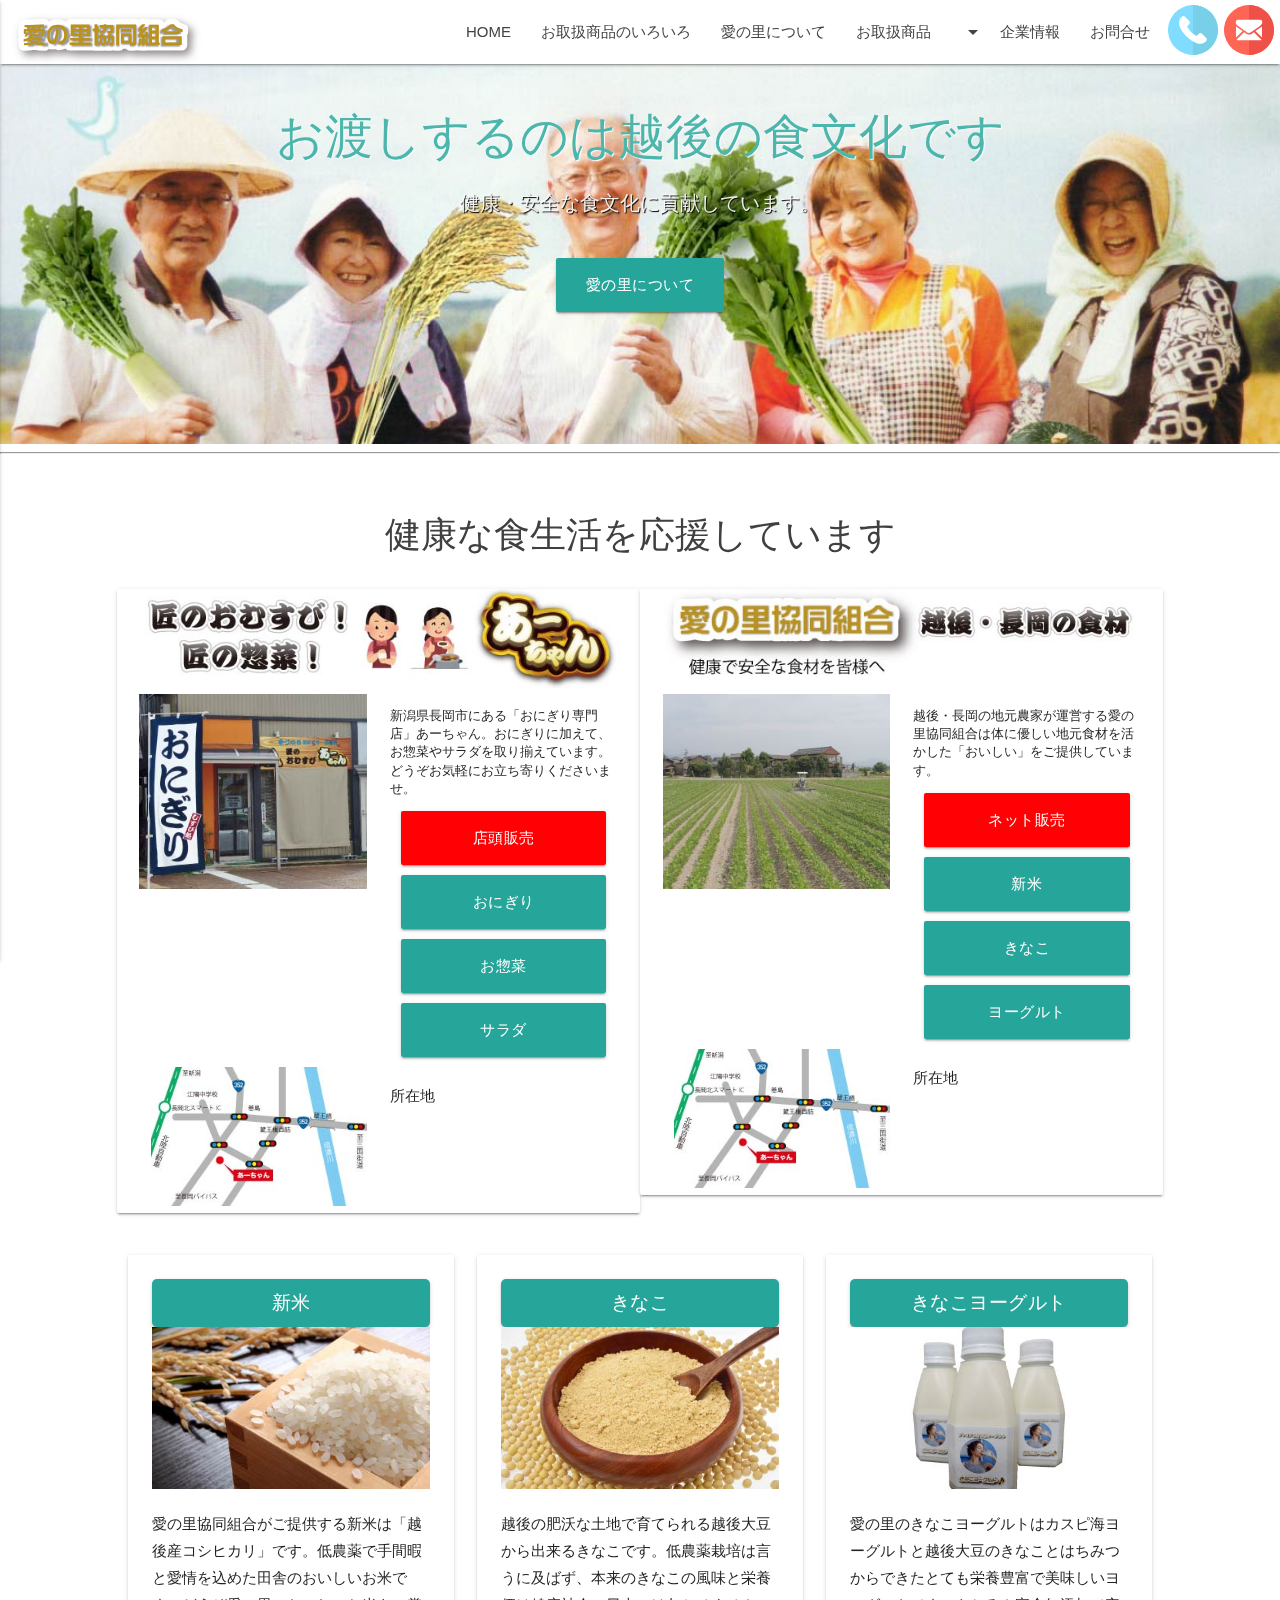
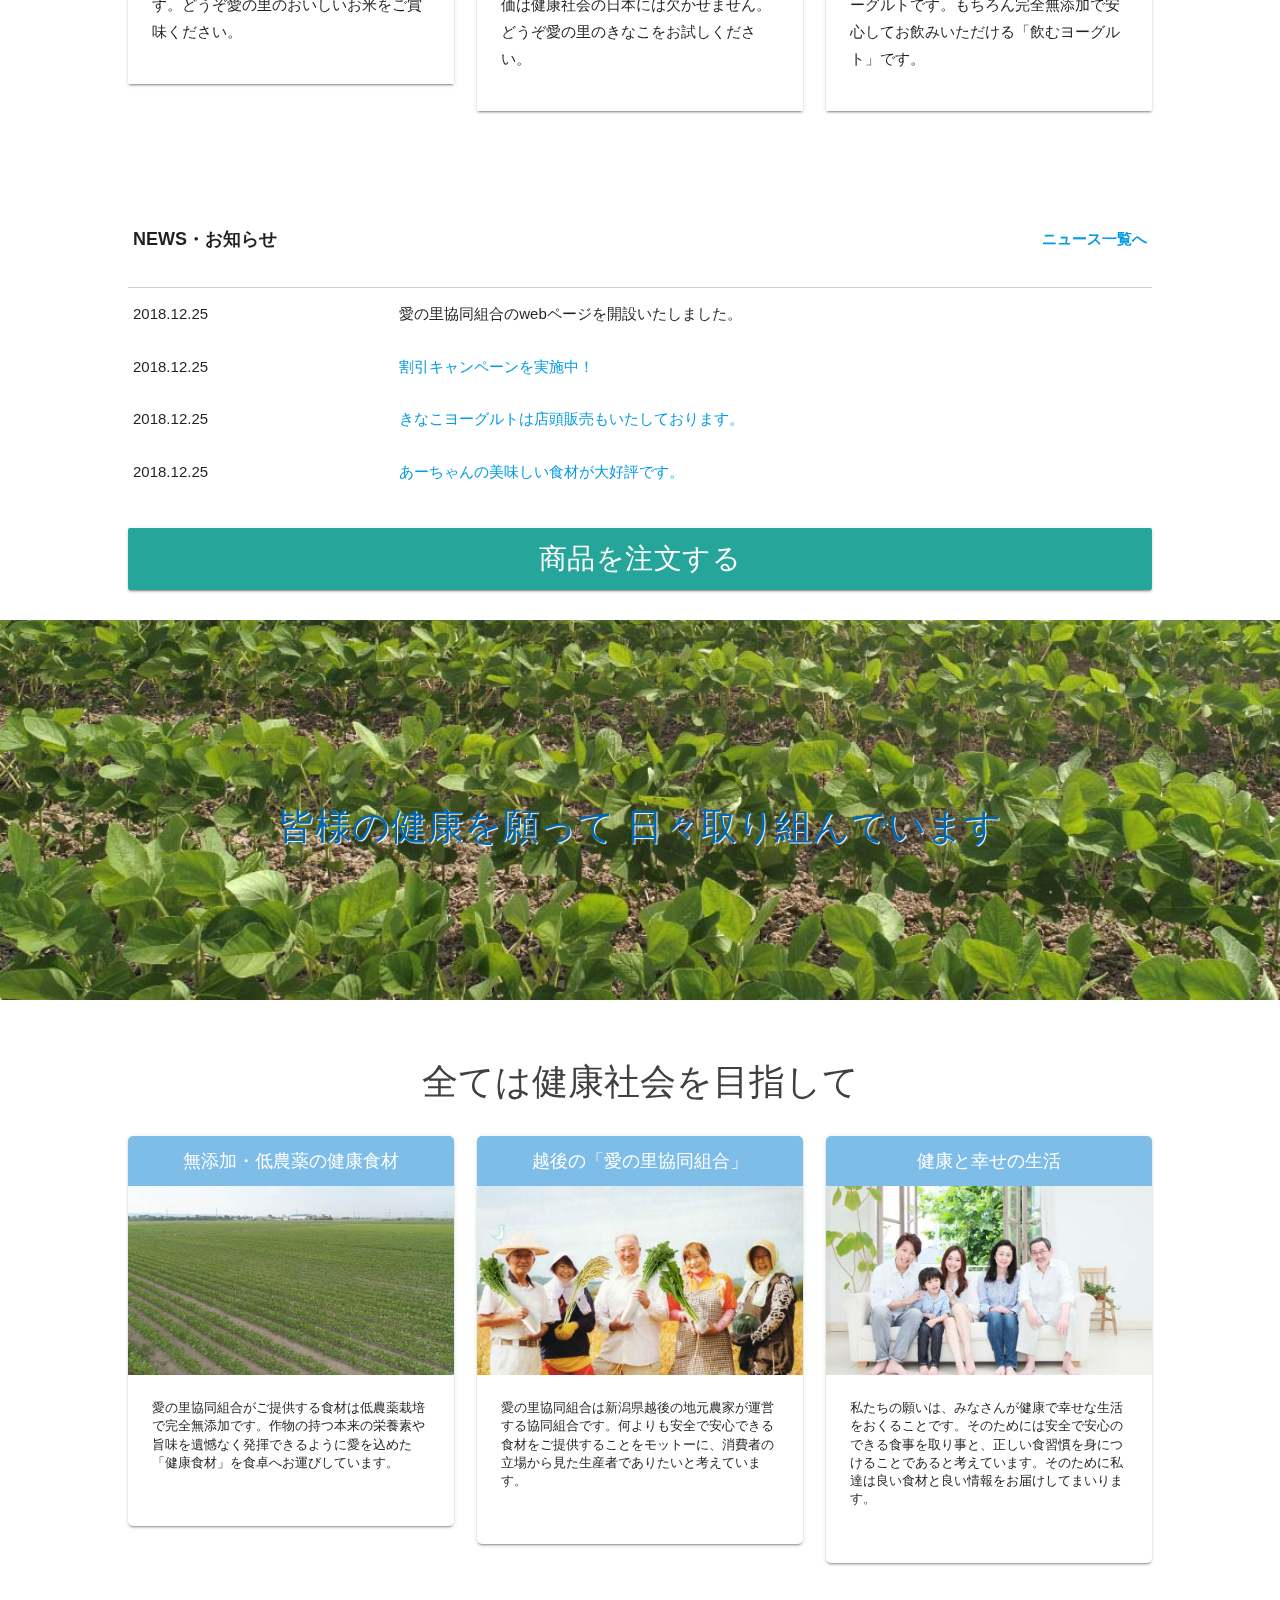
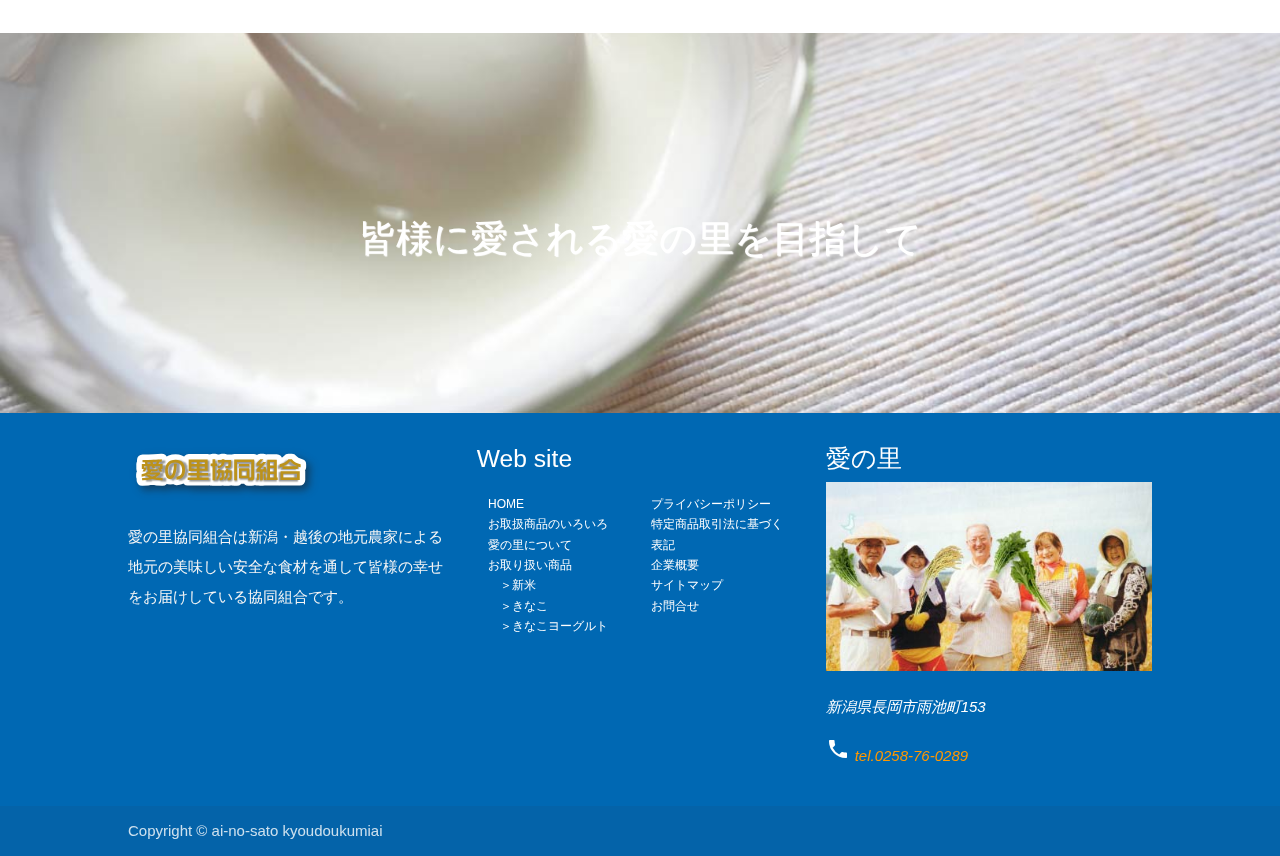
==== commit 4b719897: "追加修正" ====
--- a/index.html
+++ b/index.html
@@ -338,7 +338,7 @@
     <div class="container">
       <div class="row">
         <div class="col l4 s12">
-          <h5 class="white-text"><a href="index.html"><img src="images/logo.svg" alt="マックエージェンシーロゴ"/></a></h5>
+          <h5 class="white-text"><a href="index.html"><img src="images/logo.svg" alt="愛の里協同組合ロゴ"/></a></h5>
           <p class="grey-text text-lighten-4">愛の里協同組合は新潟・越後の地元農家による地元の美味しい安全な食材を通して皆様の幸せをお届けしている協同組合です。</p>
 
 
@@ -382,7 +382,7 @@
     </div>
     <div class="footer-copyright">
       <div class="container">
-      愛の里
+      Copyright © ai-no-sato kyoudoukumiai
       </div>
     </div>
   </footer>
--- a/css/index_costomize.css
+++ b/css/index_costomize.css
@@ -371,7 +371,7 @@
 }
 
 .price_text2 {
-  font-size: 31px;
+  font-size: 27px;
   text-align: center;
 }
 
@@ -426,8 +426,29 @@
 }
 
 .footer_text {
-  font-size: 14px;
-  line-height: 1.6em;
+  font-size: 12px;
+  line-height: 1.7em;
+}
+
+.campaign_title1 {
+  color: hsla(0,0%,100%,1.00);
+  font-size: 26px;
+  line-height: 1.5em;
+  background-color: hsla(359,100%,50%,1.00);
+  padding: 10px;
+}
+
+.sales_category {
+  background-color: hsla(359,100%,50%,1.00);
+  color: hsla(0,0%,100%,1.00);
+  text-align: center;
+  font-size: 22px;
+  line-height: 2em;
+  border-radius: 10px;
+}
+
+.card_padding_cyousei {
+  padding: 3px;
 }
 
 @media (max-width:320px){
@@ -435,7 +456,7 @@
 .parallax_h1 {
   font-size: 22px;
   text-shadow: 1px 1px 1px hsla(0,0%,100%,1.00);
-  margin-top: 100px;
+  margin-top: 51px;
 }
 
 .top_parallax_read {
@@ -496,6 +517,17 @@
   font-size: 16px;
   line-height: 1.4em;
 }
+
+.campaign_title1 {
+  color: hsla(0,0%,100%,1.00);
+  font-size: 26px;
+  line-height: 1.5em;
+  background-color: hsla(359,100%,50%,1.00);
+  padding: 15px;
+  border-radius: 10px;
+  -webkit-box-shadow: 1px 1px 3px hsla(0,0%,25%,1.00);
+  box-shadow: 1px 1px 3px hsla(0,0%,25%,1.00);
+}
 }
 
 @media (max-width:375px) and (min-width:321px){
@@ -503,7 +535,7 @@
 .parallax_h1 {
   font-size: 27px;
   text-shadow: 1px 1px 1px hsla(0,0%,100%,1.00);
-  margin-top: 100px;
+  margin-top: 10px;
   line-height: 1.5em;
 }
 
@@ -535,7 +567,7 @@
   color: hsla(174,64%,40%,1.00);
   font-size: 24px;
   padding-top: 100px;
-  margin-top: 60px;
+  margin-top: 100px;
   text-shadow: 1px 1px 1px hsla(0,0%,100%,1.00);
   line-height: 2em;
 }
@@ -551,6 +583,20 @@
 .read-text {
   font-size: 17px;
   line-height: 1.4em;
+}
+
+.campaign_title1 {
+  color: hsla(0,0%,100%,1.00);
+  font-size: 31px;
+  line-height: 1.5em;
+  background-color: hsla(359,100%,50%,1.00);
+  padding: 15px;
+  border-radius: 10px;
+  -webkit-box-shadow: 1px 1px 3px hsla(0,0%,25%,1.00);
+  box-shadow: 1px 1px 3px hsla(0,0%,25%,1.00);
+}
+.padding_all_10 {
+  padding: 10px;
 }
 }
 
@@ -590,7 +636,7 @@
   color: hsla(174,64%,40%,1.00);
   font-size: 24px;
   padding-top: 100px;
-  margin-top: 60px;
+  margin-top: 160px;
   text-shadow: 1px 1px 1px hsla(0,0%,100%,1.00);
   line-height: 2em;
 }
@@ -606,6 +652,17 @@
 .read-text {
   font-size: 17px;
   line-height: 1.4em;
+}
+
+.campaign_title1 {
+  color: hsla(0,0%,100%,1.00);
+  font-size: 36px;
+  line-height: 1.5em;
+  background-color: hsla(359,100%,50%,1.00);
+  padding: 15px;
+  border-radius: 10px;
+  -webkit-box-shadow: 1px 1px 3px hsla(0,0%,25%,1.00);
+  box-shadow: 1px 1px 3px hsla(0,0%,25%,1.00);
 }
 }
 
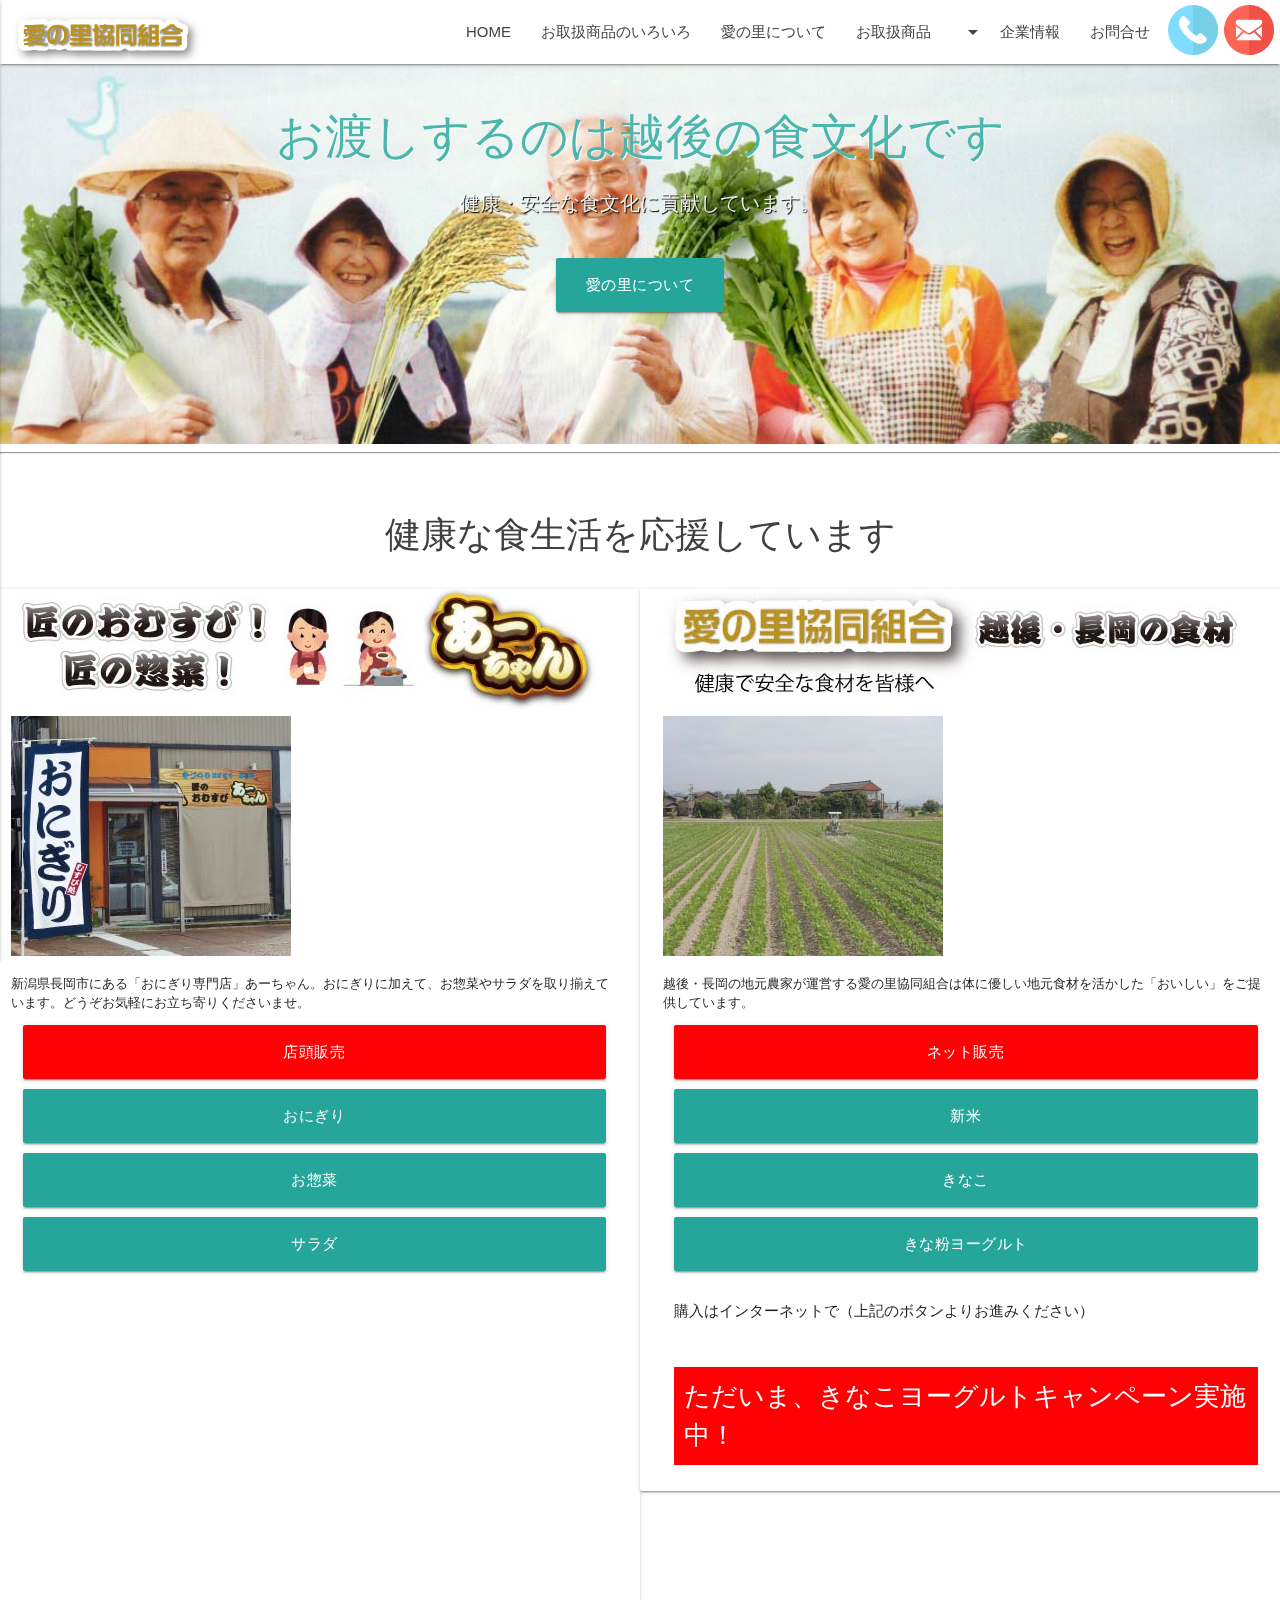
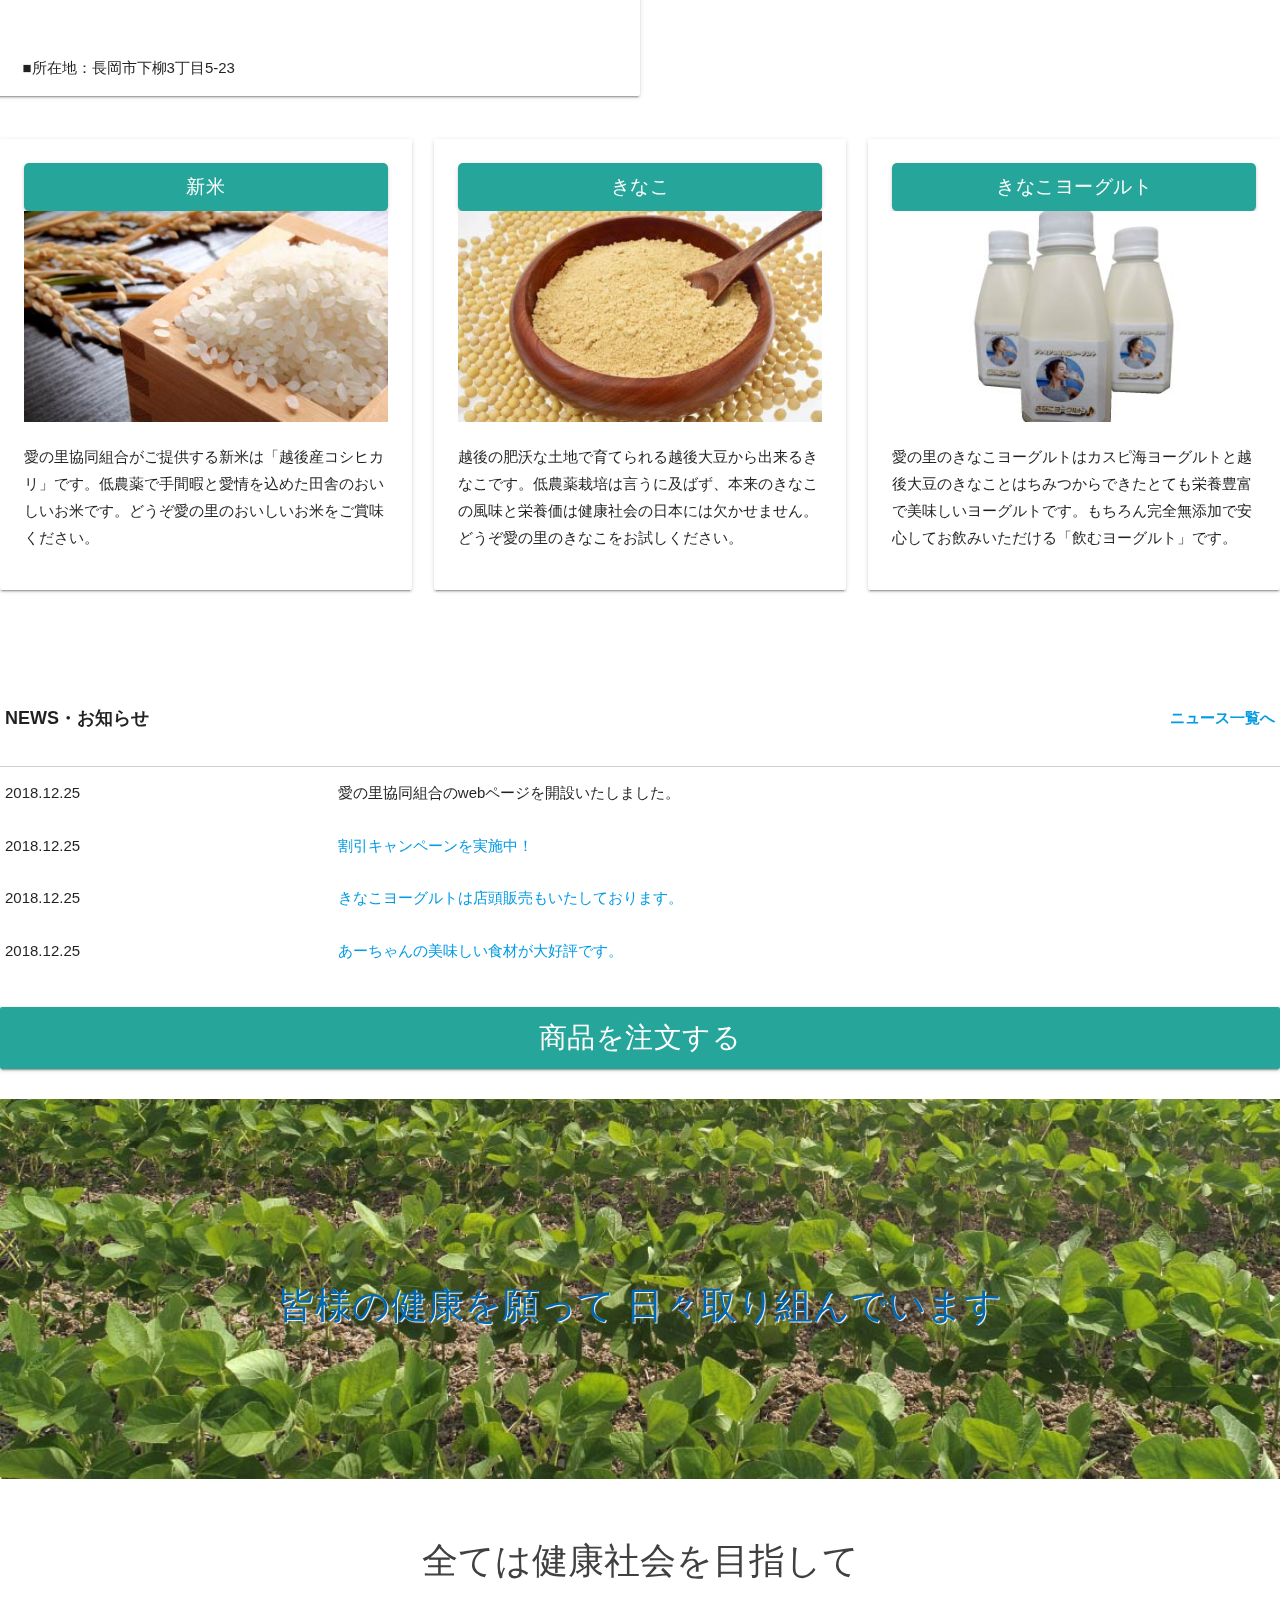
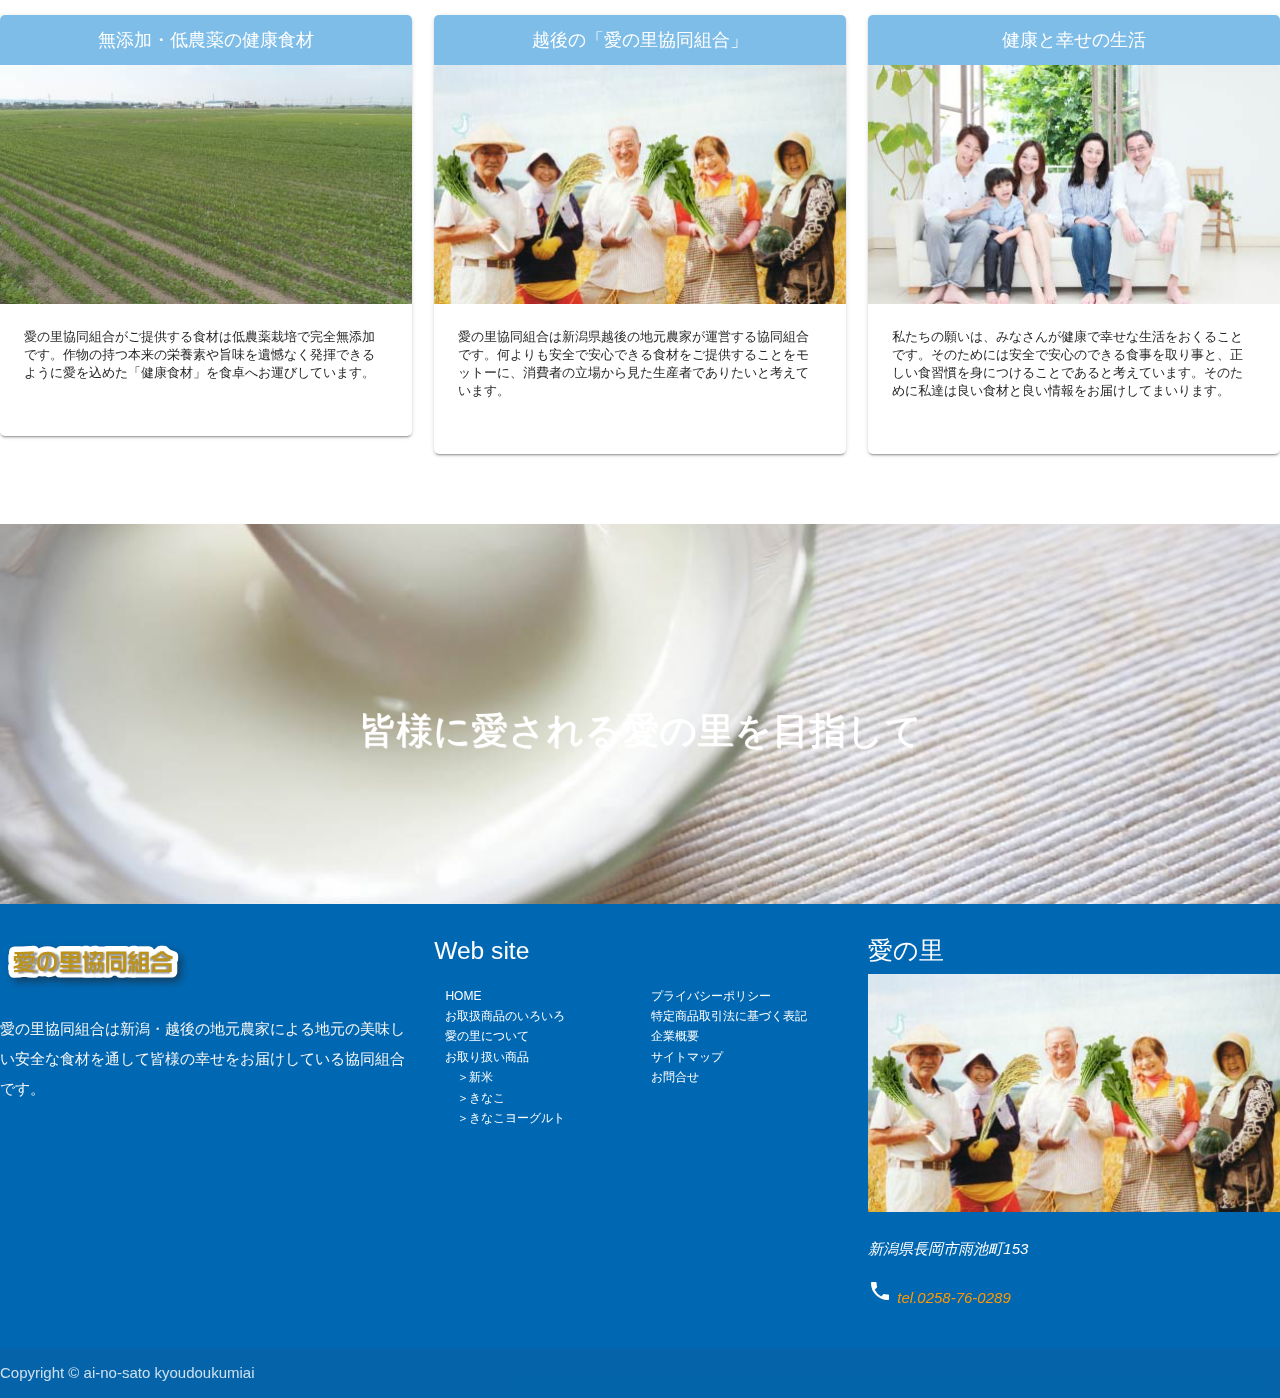
==== commit f130bd47: "各種修正" ====
--- a/index.html
+++ b/index.html
@@ -120,8 +120,8 @@
       <br>
     </div>
   </div>
-  <div class="parallax"><img class="sm_non retina" src="images/top_parallax1.jpg" alt="安心をお渡しするTFS薬局"></div>
-  <div class="parallax pc_non"><img class="retina" src="images/top_parallax1_sm.jpg" alt="安心をお渡しするTFS薬局"></div>
+  <div class="parallax"><img class="sm_non retina" src="images/top_parallax1.jpg" alt="お渡しするのは越後の食文化です。"></div>
+  <div class="parallax pc_non"><img class="retina" src="images/top_parallax1_sm.jpg" alt="お渡しするのは越後の食文化です。"></div>
 </div>
 <hr>
 <div class="section_margin">
@@ -134,10 +134,10 @@
 		<div class="col m6 card-panel hoverable">
 			<div class="col s12"> <a href="ai_no_sato/＃"><img class="responsive-img retina" src="images/aa-chan_bar.jpg" alt="匠のおむすび！匠の惣菜！あーちゃん"></a>
 			</div>
-			<div class="col s6">
+			<div class="col s12">
 				<img class="responsive-img retina" src="images/aa-chan_ph1.jpg" alt="あーちゃん外観">
 			</div>
-			<div class="col s6">
+			<div class="col s12">
 				<p class="read-text">新潟県長岡市にある「おにぎり専門店」あーちゃん。おにぎりに加えて、お惣菜やサラダを取り揃えています。どうぞお気軽にお立ち寄りくださいませ。</p>
 				<div class="padding_zero col s12">
 					<div class="col s12 btn-large btn-full margin_botoom10 nav_bg_green">店頭販売</div>
@@ -147,37 +147,41 @@
 				</div>
 			</div>
 			<div class="col s12 ">
+			<div class="col s12 ">
+			
+				<div class="ggmap"><iframe src="https://www.google.com/maps/embed?pb=!1m14!1m8!1m3!1d12666.10406934423!2d138.8299147576497!3d37.471911601353185!3m2!1i1024!2i768!4f13.1!3m3!1m2!1s0x0%3A0x61f796d4730bf918!2z5Yyg44Gu44GK44KA44GZ44GzIOOBguODvOOBoeOCg-OCkw!5e0!3m2!1sja!2sjp!4v1545273515640" width="600" height="450" frameborder="0" style="border:0" allowfullscreen></iframe></div>
+			
+			
+			</div>
 			<div class="col s6">
-				<img class="responsive-img retina" src="images/map.jpg" alt="あーちゃん地図">
+				<p class="section_read">■所在地：長岡市下柳3丁目5-23</p>
+			</div>
+			</div>
+				
+			</div>
+		<div class="col m6 card-panel hoverable">
+			<div class="col s12"> <a href="ai_no_sato/＃"><img class="responsive-img retina" src="images/ainosato_bar.jpg" alt="愛の里協同組合　越後長岡の食材　健康で安全な食材を皆様へ"></a>
 			</div>
 			<div class="col s6">
-				<p class="section_read">所在地</p>
-			</div>
-			</div>
-				
-			</div>
-		<div class="col m6 card-panel hoverable">
-			<div class="col s12"> <a href="ai_no_sato/＃"><img class="responsive-img retina" src="images/ainosato_bar.jpg" alt="愛の里協同組合　越後長岡の食材"></a>
-			</div>
-			<div class="col s6">
-				<img class="responsive-img retina" src="images/ainosato_ph1.jpg" alt="愛の里協同組合">
-			</div>
-			<div class="col s6">
+				<img class="responsive-img retina" src="images/ainosato_ph1.jpg" alt="愛の里協同組合農地">
+			</div>
+			<div class="col s12">
 				<p class="read-text">越後・長岡の地元農家が運営する愛の里協同組合は体に優しい地元食材を活かした「おいしい」をご提供しています。</p>
 				<div class="col s12">
 					<a href="https://ws.formzu.net/fgen/S65063588/" target="_blank"><div class="col s12 btn-large btn-full margin_botoom10 nav_bg_green">ネット販売</div></a>
-					<div class="col s12 m12 btn-large btn-full margin_botoom10">新米</div>
-					<div class="col s12 m12 btn-large btn-full margin_botoom10">きなこ</div>
-					<a href="#" class="col s12 m12 btn-large btn-full margin_botoom10">ヨーグルト</a>
+					<a href="products/kome/index.html" class="col s12 m12 btn-large btn-full margin_botoom10">新米</a>
+					<a href="products/kinako/index.html" class="col s12 m12 btn-large btn-full margin_botoom10">きなこ</a>
+					<a href="products/yogurt/index.html" class="col s12 m12 btn-large btn-full margin_botoom10">きな粉ヨーグルト</a>
 				</div>
 			</div>
 			<div class="col s12 ">
-			<div class="col s6">
-				<img class="responsive-img retina" src="images/map.jpg" alt="あーちゃん地図">
-			</div>
-			<div class="col s6">
-				<p class="section_read">所在地</p>
-			</div>
+			<div class="col s12">
+				<p>購入はインターネットで（上記のボタンよりお進みください）</p>
+			</div>
+			<div class="col s12 m12">
+				<p class="campaign_title1">ただいま、きなこヨーグルトキャンペーン実施中！</p>
+			</div>
+			
 			</div>
 		</div>
 		</div>
@@ -187,17 +191,17 @@
     <div class="container">
       <div class="row">
         <div class="col s12 m4">
-          <div class="card-panel hoverable"><a href="ai_no_sato/＃" class="btn btn-block btn-flating bn_biglink bt_padding">新米</a><img class="responsive-img retina" src="images/shinmai.jpg" width="414" height="240" alt="お渡しするのは安心です"/>
+          <div class="card-panel hoverable"><a href="products/kome/index.html" class="btn btn-block btn-flating bn_biglink bt_padding">新米</a><img class="responsive-img retina" src="images/shinmai.jpg" width="414" height="240" alt="愛の里コシヒカリ"/>
             <p class="section_read">愛の里協同組合がご提供する新米は「越後産コシヒカリ」です。低農薬で手間暇と愛情を込めた田舎のおいしいお米です。どうぞ愛の里のおいしいお米をご賞味ください。</p>
           </div>
         </div>
         <div class="col s12 m4">
-          <div class="card-panel hoverable"><a href="ai_no_sato/＃" class="btn btn-block btn-flating bn_biglink bt_padding">きなこ</a><a href="#"><img class="responsive-img retina" src="images/kinako.jpg" width="414" height="240" alt=""/></a>
+          <div class="card-panel hoverable"><a href="products/kinako/index.html" class="btn btn-block btn-flating bn_biglink bt_padding">きなこ</a><a href="#"><img class="responsive-img retina" src="images/kinako.jpg" width="414" height="240" alt="愛の里きなこ"/></a>
             <p class="section_read">越後の肥沃な土地で育てられる越後大豆から出来るきなこです。低農薬栽培は言うに及ばず、本来のきなこの風味と栄養価は健康社会の日本には欠かせません。どうぞ愛の里のきなこをお試しください。</p>
           </div>
         </div>
         <div class="col s12 m4">
-          <div class="card-panel hoverable"><a href="ai_no_sato/＃" class="btn btn-block btn-flating bn_biglink bt_padding">きなこヨーグルト</a><a href="ai_no_sato/＃"><img class="responsive-img retina" src="images/youguruto.jpg" width="414" height="240" alt=""/></a>
+          <div class="card-panel hoverable"><a href="products/yogurt/index.html" class="btn btn-block btn-flating bn_biglink bt_padding">きなこヨーグルト</a><a href="ai_no_sato/＃"><img class="responsive-img retina" src="images/youguruto.jpg" width="414" height="240" alt="愛の里きなこヨーグルト"/></a>
             <p class="section_read">愛の里のきなこヨーグルトはカスピ海ヨーグルトと越後大豆のきなことはちみつからできたとても栄養豊富で美味しいヨーグルトです。もちろん完全無添加で安心してお飲みいただける「飲むヨーグルト」です。</p>
           </div>
         </div>
@@ -259,7 +263,7 @@
       <div class="col s12 m4">
         <div class="card card_radius">
           <p class="shop_name_obi">無添加・低農薬の健康食材</p>
-          <div class="card-image"> <img class="responsive-img retina" src="images/feature1.jpg" alt="店舗名">
+          <div class="card-image"> <img class="responsive-img retina" src="images/feature1.jpg" alt="無添加・低農薬の健康食材">
             <!--<span class="card-title">Card Title</span>-->
           </div>
           <div class="card-content">
@@ -279,7 +283,7 @@
       <div class="col s12 m4">
         <div class="card card_radius">
           <p class="shop_name_obi">越後の「愛の里協同組合」</p>
-          <div class="card-image"> <img class="responsive-img retina" src="images/feature2.jpg" alt="店舗名">
+          <div class="card-image"> <img class="responsive-img retina" src="images/feature2.jpg" alt="越後の愛の里協同組合">
             <!--<span class="card-title">Card Title</span>-->
           </div>
           <div class="card-content">
@@ -299,7 +303,7 @@
       <div class="col s12 m4">
         <div class="card card_radius">
           <p class="shop_name_obi">健康と幸せの生活</p>
-          <div class="card-image"> <img class="responsive-img retina" src="images/feature3.jpg" alt="店舗名">
+          <div class="card-image"> <img class="responsive-img retina" src="images/feature3.jpg" alt="健康と幸せの生活を">
             <!--<span class="card-title">Card Title</span>-->
           </div>
           <div class="card-content">
